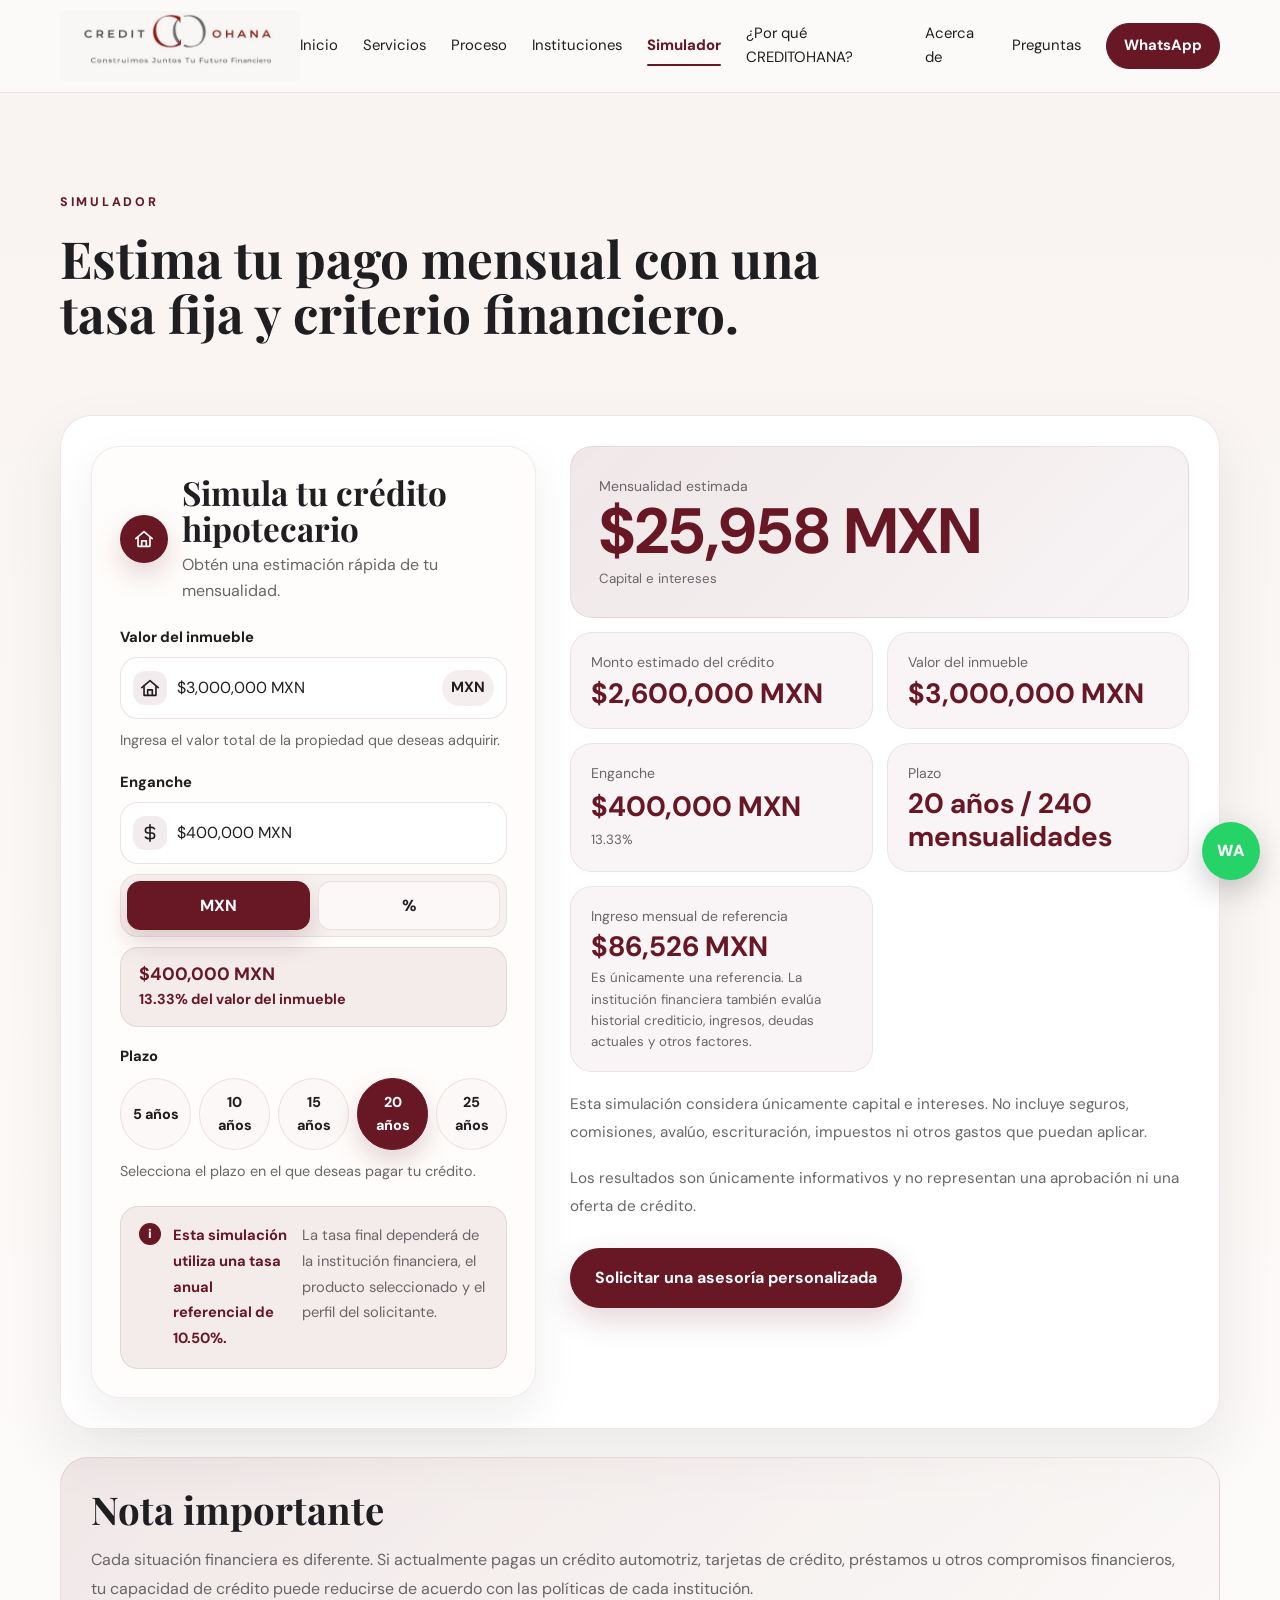
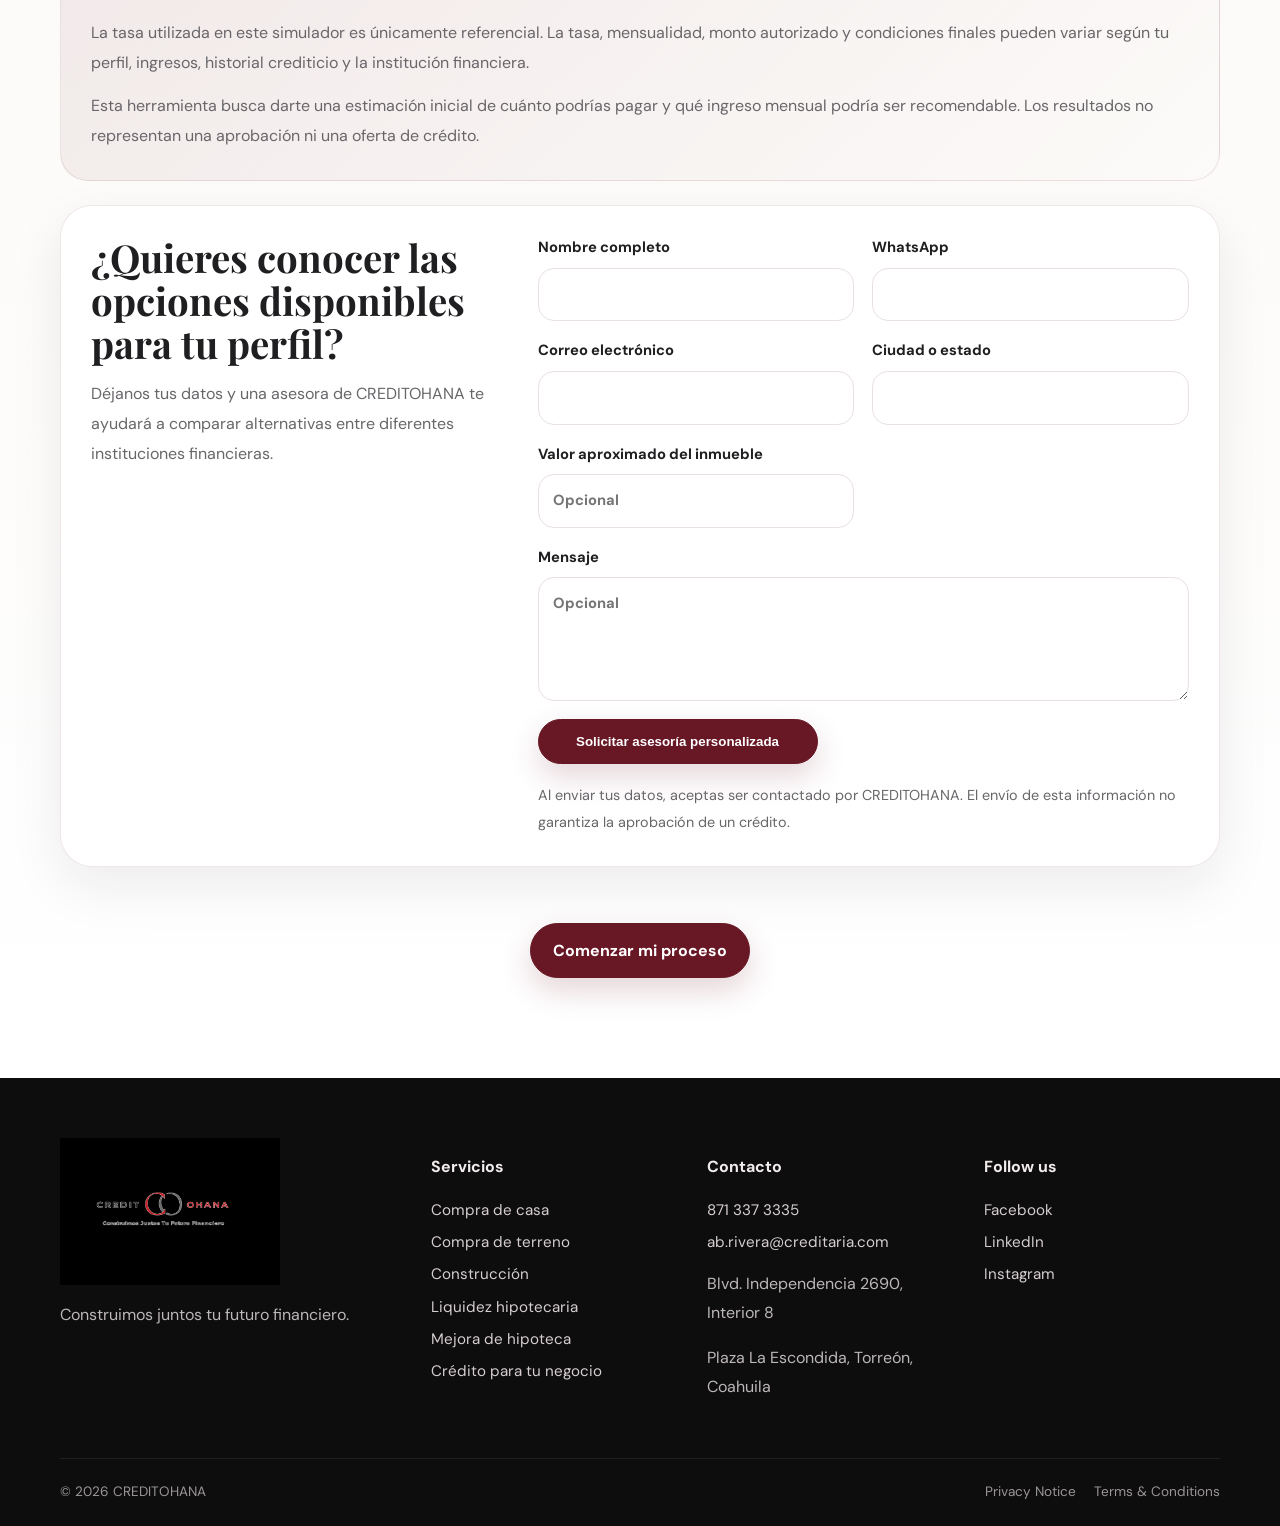
==== simulador.html @ cb198a07 "paginas" ====
<!DOCTYPE html>
<html lang="es">
<head>
  <meta charset="UTF-8" />
  <meta name="viewport" content="width=device-width, initial-scale=1.0" />
  <meta name="description" content="CREDITOHANA: asesoría hipotecaria personalizada en todo México. Más de 25 años de experiencia en banca y soluciones de crédito a la medida." />
  <meta name="theme-color" content="#681725" />
  <title>Simulador hipotecario | CREDITOHANA</title>
  <link rel="preconnect" href="https://fonts.googleapis.com">
  <link rel="preconnect" href="https://fonts.gstatic.com" crossorigin>
  <link href="https://fonts.googleapis.com/css2?family=DM+Sans:wght@400;500;600;700&family=Playfair+Display:wght@600;700&display=swap" rel="stylesheet">
  <link rel="stylesheet" href="styles.css" />
</head>
<body>

  <header class="site-header" id="inicio">
    <div class="container nav-wrap">
      <a class="brand" href="index.html" aria-label="Ir al inicio">
        <img src="assets/images/logo-creditohana-claro-nav.jpeg" alt="CREDITOHANA" />
      </a>
      <button class="menu-toggle" aria-label="Abrir menú" aria-expanded="false">☰</button>
      <nav class="nav-links" aria-label="Menú principal">
        <a href="index.html">Inicio</a>
        <a href="servicios.html">Servicios</a>
        <a href="proceso.html">Proceso</a>
        <a href="instituciones.html">Instituciones</a>
        <a class="active" href="simulador.html">Simulador</a>
        <a href="ventajas.html">¿Por qué CREDITOHANA?</a>
        <a href="acerca.html">Acerca de</a>
        <a href="preguntas.html">Preguntas</a>
        <a class="btn btn-sm" href="https://wa.me/528713373335?text=Hola%20Bego%C3%B1a%2C%20quiero%20informaci%C3%B3n%20sobre%20un%20cr%C3%A9dito." target="_blank" rel="noopener">WhatsApp</a>
      </nav>
    </div>
  </header>
  <main>
<section class="section estimator" id="simulador">
      <div class="container estimator-wrap">
        <div class="section-heading reveal">
          <p class="section-kicker">SIMULADOR</p>
          <h2>Estima tu pago mensual con una tasa fija y criterio financiero.</h2>
        </div>
        <div class="estimator-card reveal">
          <form class="estimator-form" id="mortgageEstimatorForm">
            <div class="estimator-form-heading">
              <span class="estimator-heading-icon" aria-hidden="true">
                <svg viewBox="0 0 24 24"><path d="M3 11.5 12 4l9 7.5"/><path d="M5.5 10.5V20h13v-9.5"/><path d="M9.5 20v-6h5v6"/></svg>
              </span>
              <div>
                <h3>Simula tu crédito hipotecario</h3>
                <p>Obtén una estimación rápida de tu mensualidad.</p>
              </div>
            </div>
            <div class="field-grid">
              <div class="estimator-input-block">
                <label class="field" for="propertyValue">
                  <span>Valor del inmueble</span>
                  <div class="field-shell">
                    <span class="field-icon" aria-hidden="true">
                      <svg viewBox="0 0 24 24"><path d="M3 11.5 12 4l9 7.5"/><path d="M5.5 10.5V20h13v-9.5"/><path d="M9.5 20v-6h5v6"/></svg>
                    </span>
                    <input type="text" id="propertyValue" inputmode="numeric" value="$3,000,000 MXN" placeholder="$3,000,000 MXN" />
                    <span class="field-unit">MXN</span>
                  </div>
                </label>
                <p>Ingresa el valor total de la propiedad que deseas adquirir.</p>
              </div>
              <div class="estimator-input-block">
                <label class="field down-payment-field" for="downPayment">
                  <span>Enganche</span>
                  <div class="field-shell">
                    <span class="field-icon" aria-hidden="true">
                      <svg viewBox="0 0 24 24"><path d="M12 3v18"/><path d="M17 7.5A4 4 0 0 0 12.8 6H10a3 3 0 0 0 0 6h4a3 3 0 0 1 0 6h-3.2A4 4 0 0 1 7 16.5"/></svg>
                    </span>
                    <input type="text" id="downPayment" inputmode="decimal" value="$400,000 MXN" placeholder="$400,000 MXN" />
                  </div>
                  <select class="sr-only" id="downPaymentMode" aria-label="Formato del enganche">
                    <option value="amount" selected>MXN</option>
                    <option value="percent">%</option>
                  </select>
                </label>
                <div class="segmented-control" role="group" aria-label="Formato del enganche">
                  <button class="active" type="button" data-down-payment-mode="amount" aria-pressed="true">MXN</button>
                  <button type="button" data-down-payment-mode="percent" aria-pressed="false">%</button>
                </div>
                <div class="down-payment-summary-card">
                  <strong id="downPaymentSummaryAmount">$400,000 MXN</strong>
                  <span id="downPaymentSummary">13.33% del valor del inmueble</span>
                </div>
              </div>
              <div class="estimator-input-block">
                <label class="field" for="loanTerm">
                  <span>Plazo</span>
                  <select class="sr-only" id="loanTerm">
                  <option value="5">5 años</option>
                  <option value="10">10 años</option>
                  <option value="15">15 años</option>
                  <option value="20" selected>20 años</option>
                  <option value="25">25 años</option>
                  </select>
                </label>
                <div class="term-chip-group" role="radiogroup" aria-label="Plazo del crédito">
                  <button type="button" data-loan-term="5" role="radio" aria-checked="false">5 años</button>
                  <button type="button" data-loan-term="10" role="radio" aria-checked="false">10 años</button>
                  <button type="button" data-loan-term="15" role="radio" aria-checked="false">15 años</button>
                  <button class="active" type="button" data-loan-term="20" role="radio" aria-checked="true">20 años</button>
                  <button type="button" data-loan-term="25" role="radio" aria-checked="false">25 años</button>
                </div>
                <p>Selecciona el plazo en el que deseas pagar tu crédito.</p>
              </div>
            </div>
            <p class="estimator-helper"><span aria-hidden="true">i</span><strong>Esta simulación utiliza una tasa anual referencial de 10.50%.</strong> La tasa final dependerá de la institución financiera, el producto seleccionado y el perfil del solicitante.</p>
          </form>

          <div class="estimator-results" aria-live="polite">
            <div class="result-card accent">
              <span>Mensualidad estimada</span>
              <strong id="estimatedMonthlyPayment">$0 MXN</strong>
              <small>Capital e intereses</small>
            </div>
            <div class="result-card">
              <span>Monto estimado del crédito</span>
              <strong id="estimatedLoanAmount">$0 MXN</strong>
            </div>
            <div class="result-card">
              <span>Valor del inmueble</span>
              <strong id="estimatedPropertyValue">$0 MXN</strong>
            </div>
            <div class="result-card">
              <span>Enganche</span>
              <strong id="estimatedDownPayment">$0 MXN</strong>
              <small id="estimatedDownPaymentPercent">0%</small>
            </div>
            <div class="result-card">
              <span>Plazo</span>
              <strong id="estimatedTerm">20 años / 240 mensualidades</strong>
            </div>
            <div class="result-card">
              <span>Ingreso mensual de referencia</span>
              <strong id="suggestedIncome">$0 MXN</strong>
              <small>Es únicamente una referencia. La institución financiera también evalúa historial crediticio, ingresos, deudas actuales y otros factores.</small>
            </div>
            <p class="estimator-disclaimer">Esta simulación considera únicamente capital e intereses. No incluye seguros, comisiones, avalúo, escrituración, impuestos ni otros gastos que puedan aplicar.</p>
            <p class="estimator-disclaimer">Los resultados son únicamente informativos y no representan una aprobación ni una oferta de crédito.</p>
            <p class="estimator-error" id="estimatorError" role="alert"></p>
            <a class="btn btn-primary estimator-button" id="estimatorCta" href="https://wa.me/528713373335?text=Hola%20Bego%C3%B1a%2C%20quiero%20una%20asesor%C3%ADa%20personalizada%20sobre%20mi%20simulaci%C3%B3n%20de%20cr%C3%A9dito." target="_blank" rel="noopener">Solicitar una asesoría personalizada</a>
          </div>
        </div>
        <div class="estimator-followup reveal">
          <article class="simulator-note">
            <h3>Nota importante</h3>
            <p>Cada situación financiera es diferente. Si actualmente pagas un crédito automotriz, tarjetas de crédito, préstamos u otros compromisos financieros, tu capacidad de crédito puede reducirse de acuerdo con las políticas de cada institución.</p>
            <p>La tasa utilizada en este simulador es únicamente referencial. La tasa, mensualidad, monto autorizado y condiciones finales pueden variar según tu perfil, ingresos, historial crediticio y la institución financiera.</p>
            <p>Esta herramienta busca darte una estimación inicial de cuánto podrías pagar y qué ingreso mensual podría ser recomendable. Los resultados no representan una aprobación ni una oferta de crédito.</p>
          </article>

          <div class="simulator-contact">
            <div class="simulator-contact-copy">
              <h3>¿Quieres conocer las opciones disponibles para tu perfil?</h3>
              <p>Déjanos tus datos y una asesora de CREDITOHANA te ayudará a comparar alternativas entre diferentes instituciones financieras.</p>
            </div>
            <form class="simulator-contact-form" id="simulatorContactForm">
              <label>Nombre completo<input type="text" name="name" required autocomplete="name" /></label>
              <label>WhatsApp<input type="tel" name="whatsapp" required autocomplete="tel" /></label>
              <label>Correo electrónico<input type="email" name="email" required autocomplete="email" /></label>
              <label>Ciudad o estado<input type="text" name="city" required autocomplete="address-level1" /></label>
              <label>Valor aproximado del inmueble<input type="number" name="propertyEstimate" min="0" step="1000" placeholder="Opcional" /></label>
              <label>Mensaje<textarea name="message" rows="4" placeholder="Opcional"></textarea></label>
              <button class="btn btn-primary" type="submit">Solicitar asesoría personalizada</button>
              <p>Al enviar tus datos, aceptas ser contactado por CREDITOHANA. El envío de esta información no garantiza la aprobación de un crédito.</p>
            </form>
          </div>
        <div class="section-actions reveal"><a class="btn btn-primary" href="contacto.html">Comenzar mi proceso</a></div>
      </div>
    </section>
  </main>

  <footer class="footer">
    <div class="container footer-grid">
      <div class="footer-col">
        <img src="assets/images/logo-creditohana-oscuro.jpeg" alt="CREDITOHANA" />
        <p>Construimos juntos tu futuro financiero.</p>
      </div>
      <div class="footer-col">
        <h3>Servicios</h3>
        <a href="servicios.html">Compra de casa</a>
        <a href="servicios.html">Compra de terreno</a>
        <a href="servicios.html">Construcción</a>
        <a href="servicios.html">Liquidez hipotecaria</a>
        <a href="servicios.html">Mejora de hipoteca</a>
        <a href="servicios.html">Crédito para tu negocio</a>
      </div>
      <div class="footer-col">
        <h3>Contacto</h3>
        <a href="tel:+528713373335">871 337 3335</a>
        <a href="mailto:ab.rivera@creditaria.com">ab.rivera@creditaria.com</a>
        <p>Blvd. Independencia 2690, Interior 8</p>
        <p>Plaza La Escondida, Torreón, Coahuila</p>
      </div>
      <div class="footer-col">
        <h3>Follow us</h3>
        <a href="#">Facebook</a>
        <a href="#">LinkedIn</a>
        <a href="#">Instagram</a>
      </div>
    </div>
    <div class="container footer-bottom">
      <span>© <span id="year"></span> CREDITOHANA</span>
      <div class="footer-links">
        <a href="#">Privacy Notice</a>
        <a href="#">Terms & Conditions</a>
      </div>
    </div>
  </footer>

  <a class="wa-float" href="https://wa.me/528713373335?text=Hola%20Bego%C3%B1a%2C%20quiero%20informaci%C3%B3n%20sobre%20un%20cr%C3%A9dito." aria-label="Contactar por WhatsApp" target="_blank" rel="noopener">WA</a>
  <script src="script.js"></script>
</body>
</html>
---- styles.css ----
:root{
  --wine:#681725;
  --wine-2:#8e2638;
  --wine-dark:#360c14;
  --ink:#1f1f22;
  --muted:#69666a;
  --paper:#fbfaf8;
  --white:#fff;
  --line:#e8e1df;
  --gray:#c8c6c5;
  --shadow:0 18px 50px rgba(31,24,25,.12);
}
*,*::before,*::after{box-sizing:border-box}html,body{width:100%;max-width:100%;overflow-x:clip}html{scroll-behavior:smooth}body{margin:0;font-family:'DM Sans',sans-serif;color:var(--ink);background:var(--paper);line-height:1.6}img{max-width:100%;display:block}a{color:inherit;text-decoration:none}.container{width:min(1160px,calc(100% - 40px));margin:auto}.site-header{position:sticky;top:0;z-index:50;background:rgba(251,250,248,.92);backdrop-filter:blur(14px);border-bottom:1px solid rgba(104,23,37,.08)}.nav-wrap{height:82px;display:flex;align-items:center;justify-content:space-between}.brand img{width:215px;height:58px;object-fit:cover;object-position:center}.nav-links{display:flex;align-items:center;gap:25px;font-size:.93rem}.nav-links a:hover{color:var(--wine)}.menu-toggle{display:none;border:0;background:none;font-size:1.6rem}.btn{display:inline-flex;align-items:center;justify-content:center;border:1px solid var(--wine);background:var(--wine);color:#fff;padding:14px 22px;border-radius:999px;font-weight:700;cursor:pointer;transition:.25s}.btn:hover{transform:translateY(-2px);background:var(--wine-dark)}.btn-sm{padding:10px 17px}.btn-ghost{background:transparent;color:var(--wine)}.hero{position:relative;overflow:hidden;padding:80px 0 90px;background:radial-gradient(circle at 15% 15%,#fff 0,#fbf7f5 38%,#f3ece9 100%)}.hero-glow{position:absolute;width:420px;height:420px;border-radius:50%;background:rgba(142,38,56,.09);filter:blur(10px);right:-100px;top:-120px}.hero-grid{display:grid;grid-template-columns:1.04fr .96fr;align-items:center;gap:70px}.eyebrow,.section-kicker{font-size:.78rem;letter-spacing:.22em;font-weight:800;color:var(--wine);margin:0 0 18px}.hero h1,.section h2{font-family:'Playfair Display',serif;line-height:1.08;margin:0}.hero h1{font-size:clamp(3rem,6vw,5.8rem);max-width:760px}.hero-text{font-size:1.12rem;color:var(--muted);max-width:650px;margin:24px 0 30px}.hero-actions{display:flex;gap:12px;flex-wrap:wrap}.trust-row{display:flex;gap:34px;margin-top:38px;padding-top:25px;border-top:1px solid var(--line)}.trust-row div{display:grid}.trust-row strong{font-size:1.1rem}.trust-row span{font-size:.83rem;color:var(--muted)}.hero-media{position:relative}.portrait-frame{border-radius:44px 44px 160px 44px;overflow:hidden;box-shadow:var(--shadow);border:10px solid rgba(255,255,255,.8)}.portrait-frame img{width:100%;aspect-ratio:1/1.12;object-fit:cover}.floating-card{position:absolute;left:-35px;bottom:35px;background:#fff;padding:18px 22px;border-radius:18px;box-shadow:var(--shadow);display:grid;min-width:285px}.floating-card span,.floating-card small{color:var(--muted)}.section{padding:100px 0}.intro-strip{background:#fff}.intro-grid{display:grid;grid-template-columns:.35fr 1fr 1fr;gap:35px;align-items:start}.intro-grid h2{font-size:2.45rem}.intro-grid>p:last-child{color:var(--muted);font-size:1.05rem}.section-heading{max-width:760px;margin-bottom:45px}.section-heading h2{font-size:clamp(2.3rem,4vw,4rem)}.section-heading>p:last-child{color:var(--muted);max-width:690px}.cards-grid{display:grid;grid-template-columns:repeat(3,1fr);gap:28px}.service-card{display:grid;grid-template-rows:auto 1fr;overflow:hidden;background:#fff;border:1px solid rgba(104,23,37,.12);border-radius:28px;transition:.35s transform ease,box-shadow .35s ease;min-height:540px;position:relative}.service-card::before{content:'';position:absolute;left:0;top:0;height:6px;width:60px;background:var(--wine);border-top-left-radius:28px;border-bottom-right-radius:28px;box-shadow:0 8px 25px rgba(104,23,37,.08)}.service-card:hover{transform:translateY(-8px);box-shadow:0 28px 80px rgba(31,24,25,.14)}.service-card-media{position:relative;overflow:hidden;height:260px;background:#000}.service-card-media img{width:100%;height:100%;object-fit:cover;transition:transform .9s ease}.service-card-media::after{content:'';position:absolute;inset:0;background:linear-gradient(180deg,rgba(0,0,0,0) 0%,rgba(0,0,0,.14) 40%,rgba(104,23,37,.32) 100%)}.service-card:hover .service-card-media img{transform:scale(1.08)}.service-card-content{display:grid;gap:18px;padding:32px 32px 36px}.service-card span{font-family:'Playfair Display';color:var(--wine);font-size:1.45rem;letter-spacing:.04em}.service-card h3{font-size:1.45rem;margin:0;line-height:1.15}.service-card p{color:var(--muted);margin:0;line-height:1.9;font-size:1rem}.why-creditohana{padding:90px 0}.why-grid{display:grid;grid-template-columns:repeat(4,1fr);gap:22px}.why-card{background:#fff;border:1px solid rgba(104,23,37,.12);border-radius:28px;padding:32px;display:grid;gap:16px;transition:.3s ease,transform .3s ease;box-shadow:0 12px 35px rgba(31,24,25,.06)}.why-card:hover{transform:translateY(-5px);box-shadow:0 22px 50px rgba(31,24,25,.1)}.why-icon{width:56px;height:56px;border-radius:18px;background:rgba(104,23,37,.08);display:grid;place-items:center;font-size:1.55rem}.why-card h3{margin:0;font-size:1.25rem;line-height:1.35}.process-grid{display:grid;grid-template-columns:repeat(4,1fr);gap:24px;position:relative}.process-grid::before{content:'';position:absolute;top:50%;left:4%;right:4%;height:2px;background:rgba(104,23,37,.16);z-index:0}.process-step{position:relative;z-index:1;padding:28px 26px 30px;border:1px solid rgba(104,23,37,.12);border-radius:32px;background:#fff;box-shadow:0 22px 56px rgba(31,24,25,.08);display:grid;gap:18px;transition:.3s ease,transform .3s ease;min-height:240px;overflow:hidden}.process-step:hover{transform:translateY(-7px);box-shadow:0 30px 80px rgba(31,24,25,.14)}.process-step-head{display:flex;align-items:center;justify-content:space-between;gap:16px}.process-step-number{width:58px;height:58px;border-radius:50%;display:grid;place-items:center;background:var(--wine);color:#fff;font-size:1.25rem;font-weight:800;box-shadow:0 14px 32px rgba(104,23,37,.2)}.process-step-icon{width:54px;height:54px;border-radius:18px;background:rgba(104,23,37,.08);display:grid;place-items:center;font-size:1.75rem}.process-step h3{margin:0;font-size:1.35rem;line-height:1.2;color:#1b1414}.process-step p{margin:0;color:var(--muted);line-height:1.9}.process-step::after{display:none}@media(max-width:1024px){.process-grid{grid-template-columns:repeat(2,1fr);gap:22px}.process-grid::before{display:none}.process-step:nth-child(1)::after,.process-step:nth-child(3)::after{content:'';position:absolute;top:50%;right:-12px;width:24px;height:2px;background:rgba(104,23,37,.16);transform:translateY(-50%);z-index:0}.process-step:nth-child(2)::after,.process-step:nth-child(4)::after{display:none}}@media(max-width:600px){.process-grid{grid-template-columns:1fr;gap:20px;padding-left:42px;position:relative}.process-grid::before{content:'';position:absolute;left:38px;top:30px;bottom:30px;width:2px;background:rgba(104,23,37,.16);z-index:0}.process-step{padding:28px 24px 26px}.process-step-head{gap:14px}.process-step:not(:last-child)::after{content:'';position:absolute;left:38px;top:70px;width:2px;height:calc(100% - 70px);background:rgba(104,23,37,.16);z-index:0}.process-step:last-child::after{display:none}}.bank-grid{display:grid;grid-template-columns:repeat(4,minmax(0,1fr));gap:24px;align-items:center}.bank-card{background:#fff;border:1px solid rgba(104,23,37,.12);border-radius:24px;padding:28px;display:flex;align-items:center;justify-content:center;min-height:130px;transition:.35s ease,transform .35s ease}.bank-card:hover{transform:translateY(-4px);border-color:rgba(104,23,37,.2)}.bank-card img{width:auto;max-width:180px;max-height:56px;object-fit:contain;filter:grayscale(100%) opacity(.68);transition:filter .35s ease,opacity .35s ease,transform .35s ease}.bank-card:hover img{filter:none;opacity:1;transform:scale(1.01)}.bank-note{margin-top:28px;color:var(--muted);max-width:780px;font-size:1rem;line-height:1.8}.about{background:#fff}.about .container{width:min(1320px,calc(100% - 48px));max-width:100%;margin-inline:auto;padding-inline:0;box-sizing:border-box}.about-grid{display:grid;grid-template-columns:minmax(0,43%) minmax(0,57%);gap:56px;width:100%;max-width:100%;min-width:0;align-items:start}.about-grid > *, .about-copy, .about-visual, .about-accordion, .commitment-list{min-width:0;max-width:100%;box-sizing:border-box}.about-copy{display:grid;gap:24px}.about-copy h2{font-size:clamp(2.6rem,5vw,4.6rem);line-height:1.05;margin:0;max-width:100%;overflow-wrap:anywhere}.about .badge{display:inline-flex;width:fit-content;max-width:100%;padding:12px 20px;border-radius:999px;background:rgba(104,23,37,.12);color:var(--wine);font-weight:700;letter-spacing:.06em;text-transform:uppercase}.about-subtitle{margin:10px 0 0;color:var(--muted);font-size:1.05rem;max-width:760px;line-height:1.95}.about-intro{margin:0;color:var(--ink);line-height:2.08;font-size:1rem;max-width:760px}.about-visual{display:grid;gap:26px}.about-image{display:block}.about-image img{border-radius:28px;box-shadow:var(--shadow);width:100%;display:block;object-fit:cover;object-position:center top;min-height:520px}.about-portrait{overflow:hidden;border-radius:34px;border:1px solid rgba(104,23,37,.1);background:#fff}.broker-commitment{display:grid;gap:16px}.broker-commitment h3{margin:0;font-size:1.5rem;color:var(--ink)}.broker-commitment p{margin:0;color:var(--muted);line-height:1.9}.commitment-list{list-style:none;padding:0;margin:0;display:grid;grid-template-columns:repeat(2,minmax(0,1fr));gap:14px}.commitment-list li{position:relative;padding-left:32px;color:var(--muted);line-height:1.8;font-size:1rem}.commitment-list li::before{content:'✓';position:absolute;left:0;top:0;color:var(--wine);font-weight:800;font-size:.88rem}.about-accordion{margin-top:0}.broker-accordion{display:grid;gap:10px}.accordion-item{background:#fff;border:1px solid rgba(104,23,37,.12);border-radius:18px;overflow:hidden;transition:background .25s ease}.accordion-item:hover{background:rgba(255,249,247,.85)}.accordion-trigger{width:100%;display:flex;align-items:center;justify-content:space-between;gap:16px;padding:20px 24px;background:transparent;border:none;color:inherit;text-align:left;font:inherit;cursor:pointer;transition:background .2s ease}.accordion-trigger:hover{background:rgba(104,23,37,.04)}.accordion-trigger:focus-visible{outline:2px solid rgba(104,23,37,.35);outline-offset:3px}.accordion-badge{width:10px;height:10px;border-radius:50%;background:var(--wine);flex-shrink:0}.accordion-title{font-weight:700;color:#1b1414;line-height:1.4}.accordion-icon{width:24px;height:24px;display:grid;place-items:center;font-size:1.05rem;color:var(--wine)}.accordion-panel{max-height:0;overflow:hidden;transition:max-height .3s ease,padding .3s ease}.accordion-panel.open{padding:0 24px 20px;max-height:260px}.accordion-panel p{margin:0;color:var(--muted);line-height:1.9}.accordion-icon{width:24px;height:24px;display:grid;place-items:center;font-size:1.05rem;color:var(--wine)}.accordion-icon::before{content:'+';transition:transform .25s ease}.accordion-trigger[aria-expanded="true"] .accordion-icon::before{content:'−'}.about-copy p{color:var(--muted)}@media(max-width:1024px){.about-grid{grid-template-columns:1fr;gap:42px}.about-visual{order:2}.about-copy{order:1}.about-accordion{order:3}.about-image img{min-height:460px}.commitment-list{grid-template-columns:1fr;gap:12px}}@media(max-width:768px){.about-grid{gap:32px}.about-image img{min-height:420px}.accordion-trigger{padding:18px 20px}.accordion-panel.open{max-height:220px}}@media(max-width:600px){.about-grid{gap:28px}.about-copy{gap:18px}.about-copy h2{font-size:2.7rem}.about-image img{min-height:360px}.accordion-trigger{padding:16px 18px}.accordion-panel.open{max-height:240px}.contact-grid{gap:28px}}.contact{background:#efe7e4}.contact-grid{display:grid;grid-template-columns:minmax(0,42%) minmax(0,58%);gap:48px;align-items:start}.contact-copy{display:grid;gap:20px}.contact-copy h2{font-size:clamp(2.5rem,4vw,4rem);margin:0}.contact-intro{max-width:560px;line-height:1.9;color:var(--muted);margin:0}.contact-details{display:grid;gap:14px;margin-top:8px}.contact-detail{display:flex;align-items:center;gap:12px;color:var(--ink);font-weight:600;line-height:1.65}.contact-icon{width:34px;height:34px;border-radius:50%;display:grid;place-items:center;background:rgba(104,23,37,.08);font-size:1rem;flex-shrink:0}.contact-left-button{display:inline-flex;align-items:center;justify-content:center;min-width:240px;width:fit-content;padding:15px 22px;font-weight:700;border-radius:999px;box-shadow:0 12px 30px rgba(104,23,37,.18)}.contact-form{background:#fff;padding:28px 28px 30px;border-radius:28px;box-shadow:0 18px 48px rgba(31,24,25,.08);display:grid;grid-template-columns:1fr 1fr;gap:18px}.contact-form label{display:grid;font-size:.92rem;font-weight:700;gap:8px}.contact-form label:nth-last-of-type(1){grid-column:1/-1}.contact-form input,.contact-form select,.contact-form textarea{width:100%;border:1px solid var(--line);border-radius:16px;padding:14px;font:inherit;background:#fff}.contact-form button{grid-column:1/-1;padding:16px 0;font-size:1rem;border-radius:999px}.btn-primary{background:var(--wine);border-color:var(--wine);box-shadow:0 12px 30px rgba(104,23,37,.18)}.estimator{background:linear-gradient(180deg,#f9f4f1 0%,#fff 100%)}.estimator-wrap{display:grid;gap:28px}.estimator-card{background:#fff;border:1px solid rgba(104,23,37,.1);border-radius:32px;padding:30px;box-shadow:0 24px 60px rgba(31,24,25,.08);display:grid;grid-template-columns:1fr 1fr;gap:28px;align-items:start}.estimator-form{display:grid}.field-grid{display:grid;grid-template-columns:repeat(2,minmax(0,1fr));gap:18px}.field{display:grid;gap:9px}.field span{font-size:.92rem;font-weight:700;color:var(--ink)}.field input,.field select{width:100%;border:1px solid var(--line);border-radius:16px;padding:14px 15px;font:inherit;background:#fff;color:var(--ink)}.field-with-unit{display:flex;align-items:center;gap:8px}.field-with-unit input{flex:1}.field-with-unit span{font-weight:700;color:var(--wine)}.estimator-results{display:grid;gap:14px}.result-card{background:rgba(104,23,37,.04);border:1px solid rgba(104,23,37,.08);border-radius:22px;padding:18px 20px;display:grid;gap:4px}.result-card span{font-size:.88rem;color:var(--muted)}.result-card strong{font-size:1.75rem;color:var(--wine);line-height:1.15}.result-card.accent{background:linear-gradient(135deg,rgba(104,23,37,.1),rgba(104,23,37,.05))}.estimator-disclaimer{margin:4px 0 0;color:var(--muted);line-height:1.85;font-size:.95rem}.estimator-button{justify-self:start;min-width:280px;padding:16px 24px;font-size:1rem;transition:transform .25s ease,box-shadow .25s ease}.estimator-button:hover{transform:translateY(-3px)}@media(max-width:900px){.contact-grid{grid-template-columns:1fr;gap:36px}.contact-form{grid-template-columns:1fr}.estimator-card{grid-template-columns:1fr}.field-grid{grid-template-columns:1fr 1fr}}@media(max-width:600px){.contact-grid{grid-template-columns:1fr;gap:28px}.contact-copy h2{font-size:2.5rem}.contact-form{padding:24px 22px 26px;gap:14px}.contact-left-button{width:100%;justify-content:center}.estimator-card{padding:22px}.field-grid{grid-template-columns:1fr}.estimator-button{width:100%;justify-content:center;min-width:0}}.footer{background:#0d0d0e;color:#fff;padding:60px 0 24px}.footer-grid{display:grid;grid-template-columns:1.4fr 1fr 1fr 1fr;gap:40px;align-items:start}.footer-grid img{width:220px;height:auto;object-fit:contain}.footer-grid a{display:block;color:#d6ced0;margin:8px 0;font-size:.95rem}.footer-grid h3{margin-bottom:18px;font-size:1rem;color:#f2ecec}.footer-grid p{color:#bdb7b8;line-height:1.8}.footer-bottom{border-top:1px solid rgba(255,255,255,.08);margin-top:40px;padding-top:22px;display:flex;justify-content:space-between;gap:18px;font-size:.85rem;color:#9b9696;flex-wrap:wrap}.footer-links{display:flex;gap:18px;flex-wrap:wrap}.footer-links a{color:#9b9696}.wa-float{position:fixed;right:20px;bottom:20px;width:58px;height:58px;border-radius:50%;display:grid;place-items:center;background:#25d366;color:#fff;font-weight:900;box-shadow:0 10px 30px rgba(0,0,0,.22);z-index:70}.reveal{opacity:0;transform:translateY(18px);transition:.7s ease}.reveal.visible{opacity:1;transform:none}@media(max-width:1024px){.menu-toggle{display:block}.nav-links{position:absolute;left:20px;right:20px;top:78px;padding:22px;background:#fff;border:1px solid var(--line);border-radius:18px;box-shadow:var(--shadow);display:none;flex-direction:column;align-items:stretch}.nav-links.open{display:flex}.hero-grid,.faq-grid,.contact-grid{grid-template-columns:1fr}.hero-copy{order:1}.hero-media{order:2;max-width:650px}.intro-grid{grid-template-columns:1fr}.cards-grid{grid-template-columns:repeat(2,1fr)}.process-grid{grid-template-columns:repeat(2,1fr)}.bank-grid{grid-template-columns:repeat(4,minmax(0,1fr));gap:20px}.about-grid{grid-template-columns:1fr 1fr}.about-portrait{min-height:540px}}@media(max-width:900px){.menu-toggle{display:block}.nav-links{position:absolute;left:20px;right:20px;top:78px;padding:22px;background:#fff;border:1px solid var(--line);border-radius:18px;box-shadow:var(--shadow);display:none;flex-direction:column;align-items:stretch}.nav-links.open{display:flex}.hero-grid,.about-grid,.faq-grid,.contact-grid{grid-template-columns:1fr}.hero-copy{order:1}.hero-media{order:2;max-width:650px}.intro-grid{grid-template-columns:1fr}.cards-grid{grid-template-columns:repeat(2,1fr)}.process-grid{grid-template-columns:repeat(2,1fr)}.process-grid::before{display:none}.bank-grid{grid-template-columns:repeat(2,minmax(0,1fr));gap:18px}.about-grid{grid-template-columns:1fr}.about-portrait{min-height:520px}}@media(max-width:600px){.container{width:min(100% - 26px,1160px)}.site-header .brand img{width:180px}.hero{padding-top:55px}.hero h1{font-size:3rem}.trust-row{gap:14px;flex-direction:column}.floating-card{position:relative;left:auto;bottom:auto;margin:-25px 15px 0}.section{padding:72px 0}.cards-grid,.process-grid,.bank-grid,.check-list,.contact-form{grid-template-columns:1fr}.bank-grid{grid-template-columns:repeat(2,minmax(0,1fr));gap:16px}.bank-grid .bank-card{min-width:auto;flex:0 0 auto}.contact-form label:nth-last-of-type(1),.contact-form button{grid-column:auto}.footer-grid{grid-template-columns:1fr}.footer-bottom{gap:12px;flex-direction:column}.about-image{order:2}.about-portrait{min-height:520px}}

.about,.results,.testimonials,.faq,.contact{padding:80px 0}.about-grid{grid-template-columns:minmax(0,52%) minmax(360px,48%);gap:54px}.about-copy{align-content:start;gap:18px}.about-subtitle{margin:4px 0 0}.about-intro{line-height:1.9}.about-accordion{margin-top:8px}.about-visual{gap:24px}.broker-commitment{padding-top:2px}.broker-commitment h3{font-family:'Playfair Display',serif;font-size:1.65rem;line-height:1.18}.commitment-list{display:grid;grid-template-columns:repeat(2,minmax(0,1fr));gap:12px;list-style:none;padding:0;margin:0}.commitment-block{display:flex;gap:12px;padding:16px;background:linear-gradient(180deg,#fff,rgba(251,250,248,.72));border:1px solid rgba(104,23,37,.08);border-radius:14px}.commitment-block span{width:22px;height:22px;border-radius:50%;display:grid;place-items:center;background:rgba(104,23,37,.1);color:var(--wine);font-size:.78rem;font-weight:900;flex:0 0 auto;margin-top:2px}.commitment-block h4{margin:0 0 4px;font-size:.98rem;line-height:1.25;color:var(--ink)}.commitment-block p{margin:0;color:var(--muted);font-size:.9rem;line-height:1.55}.premium-accordion{display:grid;gap:0;border-top:1px solid rgba(31,31,34,.14)}.premium-accordion .accordion-item{border:0;border-bottom:1px solid rgba(31,31,34,.14);border-radius:0;background:transparent;overflow:hidden;box-shadow:none}.premium-accordion .accordion-item:hover{background:transparent}.premium-accordion .accordion-trigger{padding:22px 0;background:transparent;gap:22px}.premium-accordion .accordion-trigger:hover{background:transparent}.premium-accordion .accordion-title{font-size:1.06rem;font-weight:650;color:#171719;letter-spacing:0}.premium-accordion .accordion-icon{width:30px;height:30px;border-radius:50%;background:rgba(104,23,37,.06);font-size:1.15rem;transition:transform .28s ease,background .28s ease;flex:0 0 auto}.premium-accordion .accordion-trigger[aria-expanded="true"] .accordion-icon{transform:rotate(45deg);background:rgba(104,23,37,.1)}.premium-accordion .accordion-trigger[aria-expanded="true"] .accordion-icon::before{content:'+'}.premium-accordion .accordion-panel{max-height:0;padding:0;opacity:0;transition:max-height .36s ease,padding .36s ease,opacity .28s ease}.premium-accordion .accordion-panel.open{max-height:260px;padding:0 54px 22px 0;opacity:1}.premium-accordion .accordion-panel p{font-size:1rem;line-height:1.85}.accordion-badge{display:none}.results{background:linear-gradient(180deg,#fff 0%,#fbfaf8 100%)}.results .section-heading{margin-bottom:28px}.stats-grid{display:grid;grid-template-columns:repeat(4,minmax(0,1fr));border-top:1px solid rgba(31,31,34,.14);border-bottom:1px solid rgba(31,31,34,.14)}.stat-item{padding:30px 26px;border-right:1px solid rgba(31,31,34,.12);display:grid;gap:8px;min-height:150px;align-content:center}.stat-item:last-child{border-right:0}.stat-item strong{font-family:'Playfair Display',serif;color:var(--wine);font-size:clamp(2.35rem,4vw,4.35rem);line-height:1;letter-spacing:0}.stat-item span{color:var(--muted);font-weight:700;line-height:1.35}.testimonials{padding-top:0;background:#fbfaf8}.testimonial-grid{display:grid;grid-template-columns:repeat(3,minmax(0,1fr));gap:22px}.testimonial-card{background:#fff;border:1px solid rgba(31,31,34,.1);border-radius:18px;padding:28px;box-shadow:0 16px 42px rgba(31,24,25,.07);display:grid;gap:18px;align-content:start;min-height:250px}.stars{color:var(--wine);font-size:.95rem;letter-spacing:.14em}.testimonial-card p{margin:0;color:#343236;font-size:1.03rem;line-height:1.85}.testimonial-card strong{color:var(--ink);font-size:.98rem}.faq{background:#fff}.faq-grid{display:grid;grid-template-columns:minmax(280px,34%) minmax(0,66%);gap:58px;align-items:start}.faq .section-heading{margin-bottom:0;position:sticky;top:112px}.faq-accordion{width:100%}.faq-accordion .accordion-trigger{padding:26px 0}.faq-accordion .accordion-title{font-size:1.14rem}.faq-accordion .accordion-panel.open{max-height:300px;padding-bottom:26px}.contact{padding-top:80px}

@media(max-width:1024px){.about-grid{grid-template-columns:1fr 1fr;gap:38px}.faq-grid{grid-template-columns:1fr;gap:30px}.faq .section-heading{position:static}.stats-grid{grid-template-columns:repeat(2,minmax(0,1fr))}.stat-item:nth-child(2){border-right:0}.stat-item:nth-child(-n+2){border-bottom:1px solid rgba(31,31,34,.12)}.testimonial-grid{grid-template-columns:1fr 1fr}.testimonial-card:last-child{grid-column:1/-1}.about-portrait{min-height:auto}}

@media(max-width:900px){.about-grid{grid-template-columns:1fr}.about-visual{order:2}.about-copy{order:1}.about-accordion{order:initial}.commitment-list{grid-template-columns:repeat(2,minmax(0,1fr))}.premium-accordion .accordion-panel.open{padding-right:0}}

@media(max-width:600px){.about,.results,.testimonials,.faq,.contact{padding:64px 0}.testimonials{padding-top:0}.about-copy h2{font-size:2.55rem}.commitment-list,.stats-grid,.testimonial-grid{grid-template-columns:1fr}.stat-item{border-right:0;border-bottom:1px solid rgba(31,31,34,.12);padding:26px 0}.stat-item:last-child{border-bottom:0}.testimonial-card{min-height:auto;padding:24px}.premium-accordion .accordion-trigger{padding:20px 0}.premium-accordion .accordion-title,.faq-accordion .accordion-title{font-size:1rem}.faq-grid{gap:24px}}

@media(max-width:1024px){
  html,body{overflow-x:hidden}
  body{min-width:0}
  body *{min-width:0}
  .container,.about .container{width:100%;max-width:100%;padding-inline:20px}
  .section,.why-creditohana,.about,.results,.testimonials,.faq,.contact{padding:80px 0}
  .nav-wrap{height:76px;padding-inline:20px}
  .brand{max-width:72%}
  .brand img,.site-header .brand img{width:clamp(168px,42vw,215px);height:auto;max-height:58px;object-fit:contain}
  .menu-toggle{display:grid;place-items:center;width:44px;height:44px;border-radius:50%;color:var(--wine);background:rgba(104,23,37,.08);line-height:1;flex:0 0 auto}
  .nav-links{left:20px;right:20px;top:calc(100% + 8px);max-width:calc(100vw - 40px);padding:18px;gap:8px;overflow:hidden}
  .nav-links a{width:100%;padding:11px 12px;border-radius:12px;line-height:1.35}
  .nav-links .btn{margin-top:4px;white-space:normal}
  .hero{padding:58px 0 72px}
  .hero-grid,.intro-grid,.cards-grid,.why-grid,.process-grid,.estimator-card,.faq-grid,.contact-grid,.footer-grid{grid-template-columns:1fr;gap:28px}
  .hero-grid{align-items:start}
  .hero h1{font-size:clamp(2.65rem,9vw,4.5rem);overflow-wrap:anywhere}
  .hero-text{font-size:1.04rem;line-height:1.8;margin:20px 0 24px}
  .hero-actions{display:grid;grid-template-columns:1fr;gap:12px;width:100%}
  .hero-actions .btn{width:100%;min-height:52px;white-space:normal}
  .trust-row{display:grid;grid-template-columns:repeat(3,minmax(0,1fr));gap:14px;margin-top:28px;padding-top:20px}
  .trust-row span{line-height:1.35}
  .hero-media{width:100%;max-width:620px;margin-inline:auto}
  .portrait-frame{border-width:8px;border-radius:34px 34px 96px 34px}
  .floating-card{left:0;bottom:22px;min-width:0;width:min(310px,calc(100% - 28px));margin-inline:14px;padding:16px 18px;border-radius:16px}
  .section-heading{margin-bottom:30px}
  .section-heading h2,.intro-grid h2,.contact-copy h2{font-size:clamp(2rem,6vw,3.25rem);overflow-wrap:anywhere}
  .section-kicker,.eyebrow{letter-spacing:.14em;line-height:1.45}
  .service-card{min-height:0;border-radius:22px}
  .service-card:hover,.why-card:hover,.process-step:hover,.estimator-button:hover,.btn:hover{transform:none}
  .service-card-media{height:auto;aspect-ratio:16/10}
  .service-card-content{gap:14px;padding:24px}
  .service-card h3{font-size:1.28rem}
  .why-card{padding:24px;border-radius:22px}
  .process-grid{padding-left:0;position:relative}
  .process-grid::before{display:none}
  .process-step{min-height:0;padding:24px;border-radius:22px;gap:14px;overflow:visible}
  .process-step::after,.process-step:not(:last-child)::after{display:none}
  .process-step-head{justify-content:flex-start}
  .process-step-number{width:48px;height:48px}
  .process-step-icon{width:48px;height:48px;border-radius:15px}
  .estimator-card{padding:24px;border-radius:24px}
  .field-grid{grid-template-columns:1fr;gap:16px}
  .field input,.field select,.field-with-unit{max-width:100%}
  .field-with-unit input{width:100%;min-width:0}
  .result-card strong{font-size:clamp(1.35rem,5vw,1.75rem);overflow-wrap:anywhere}
  .estimator-button,.contact-left-button,.contact-form button{width:100%;min-width:0}
  .bank-grid{grid-template-columns:repeat(2,minmax(0,1fr));gap:16px}
  .bank-card{min-height:104px;padding:20px;border-radius:18px}
  .bank-card img{max-width:100%;max-height:50px}
  .about-grid{display:flex;flex-direction:column;gap:28px}
  .about-copy{display:contents}
  .about-copy>.section-kicker{order:1}
  .about-copy>h2{order:2}
  .about-copy>.badge{order:3}
  .about-copy>.about-subtitle{order:4}
  .about-copy>.about-intro{order:5}
  .about-visual{display:contents}
  .about-portrait{order:6;min-height:0;border-radius:28px}
  .about-portrait img{width:100%;height:auto;min-height:0;aspect-ratio:auto;object-fit:contain;object-position:center top}
  .broker-commitment{order:7}
  .about-accordion{order:8;width:100%;margin-top:4px}
  .commitment-list{grid-template-columns:repeat(2,minmax(0,1fr));gap:12px}
  .premium-accordion .accordion-trigger{min-height:56px;padding:20px 0}
  .premium-accordion .accordion-panel.open{max-height:none;padding:0 0 22px}
  .faq .section-heading{position:static}
  .faq-grid{gap:22px}
  .stats-grid{grid-template-columns:repeat(2,minmax(0,1fr))}
  .testimonial-grid{grid-template-columns:1fr;gap:18px}
  .testimonial-card,.testimonial-card:last-child{grid-column:auto;min-height:0}
  .contact-form{grid-template-columns:1fr;padding:24px;border-radius:22px}
  .contact-form label:nth-last-of-type(1),.contact-form button{grid-column:auto}
  .contact-detail{align-items:flex-start;overflow-wrap:anywhere}
  .footer{padding:48px 0 24px}
  .footer-grid{gap:26px}
  .footer-grid img{max-width:220px;width:100%}
  .footer-grid a{padding:3px 0}
  .wa-float{width:54px;height:54px;right:16px;bottom:16px}
}

@media(max-width:768px){
  .section,.why-creditohana,.about,.results,.testimonials,.faq,.contact{padding:72px 0}
  .container,.about .container{padding-inline:20px}
  .hero{padding:48px 0 64px}
  .hero-grid{gap:30px}
  .hero h1{font-size:clamp(2.45rem,10vw,3.55rem);line-height:1.06}
  .portrait-frame{border-width:6px;border-radius:30px 30px 78px 30px}
  .floating-card{position:relative;bottom:auto;margin:-20px 14px 0}
  .trust-row{grid-template-columns:1fr;gap:12px}
  .cards-grid,.why-grid{grid-template-columns:1fr}
  .process-grid{gap:18px}
  .estimator-card{gap:22px}
  .stats-grid{grid-template-columns:1fr}
  .stat-item{border-right:0;border-bottom:1px solid rgba(31,31,34,.12)}
  .stat-item:last-child{border-bottom:0}
  .commitment-list{grid-template-columns:1fr}
  .footer-bottom{flex-direction:column}
}

@media(max-width:600px){
  .container,.about .container{padding-inline:20px}
  .section,.why-creditohana,.about,.results,.testimonials,.faq,.contact{padding:64px 0}
  .nav-wrap{padding-inline:20px}
  .nav-links{left:20px;right:20px;max-width:calc(100vw - 40px)}
  .hero h1{font-size:clamp(2.35rem,11vw,3rem)}
  .about-copy h2{font-size:clamp(2.2rem,10vw,2.7rem)}
  .service-card-content,.why-card,.process-step,.testimonial-card,.contact-form{padding:22px}
  .service-card-media{aspect-ratio:4/3}
  .bank-card{min-height:96px;padding:16px}
  .contact{padding-bottom:92px}
  .wa-float{right:14px;bottom:14px}
}

.why-creditohana{background:linear-gradient(180deg,#fff 0%,#fbfaf8 100%)}.why-heading{max-width:820px;margin-inline:auto;text-align:center}.why-heading p:last-child{margin:20px auto 0;color:var(--muted);font-size:1.06rem;line-height:1.85;max-width:720px}.why-grid{grid-template-columns:repeat(3,minmax(0,1fr));gap:24px}.why-card{position:relative;padding:30px;border-radius:24px;background:#fff;border:1px solid rgba(104,23,37,.1);box-shadow:0 14px 38px rgba(31,24,25,.07);gap:16px;align-content:start;min-height:260px;overflow:hidden}.why-card::after{content:'';position:absolute;left:30px;right:30px;bottom:0;height:3px;background:linear-gradient(90deg,var(--wine),rgba(104,23,37,0));opacity:.22}.why-card:hover{transform:translateY(-5px);box-shadow:0 24px 58px rgba(31,24,25,.12);border-color:rgba(104,23,37,.18)}.why-icon{width:52px;height:52px;border-radius:18px;background:rgba(104,23,37,.07);color:var(--wine);display:grid;place-items:center}.why-icon svg{width:27px;height:27px;fill:none;stroke:currentColor;stroke-width:1.8;stroke-linecap:round;stroke-linejoin:round}.why-card h3{font-size:1.22rem;line-height:1.25}.why-card p{margin:0;color:var(--muted);line-height:1.75}.why-highlight{max-width:850px;margin:38px auto 0;padding:34px;border:1px solid rgba(104,23,37,.12);border-radius:26px;background:#fff;text-align:center;box-shadow:0 20px 54px rgba(31,24,25,.08);display:grid;gap:16px;justify-items:center}.why-highlight h3{font-family:'Playfair Display',serif;margin:0;font-size:clamp(1.8rem,3vw,2.45rem);line-height:1.1;color:var(--ink)}.why-highlight p{margin:0;max-width:690px;color:var(--muted);line-height:1.85}.why-highlight .btn{margin-top:6px;min-width:210px}

@media(max-width:1024px){.why-grid{grid-template-columns:repeat(2,minmax(0,1fr));gap:20px}.why-card{min-height:0;padding:26px}.why-card:hover{transform:none}.why-highlight{margin-top:30px;padding:30px}}

@media(max-width:600px){.why-heading{text-align:left}.why-heading p:last-child{margin-top:16px}.why-grid{grid-template-columns:1fr}.why-card{padding:22px;border-radius:20px}.why-card::after{left:22px;right:22px}.why-highlight{padding:24px;text-align:left;justify-items:start;border-radius:22px}.why-highlight .btn{width:100%;min-width:0}}

.nav-wrap{height:92px}.brand{display:flex;align-items:center;flex:0 0 auto;max-width:250px}.brand img,.site-header .brand img{width:240px;height:auto;max-height:72px;object-fit:contain;object-position:center;mix-blend-mode:multiply}

@media(max-width:1024px){.nav-wrap{height:82px;display:grid;grid-template-columns:minmax(0,1fr) auto;gap:16px;position:relative}.brand{max-width:210px}.brand img,.site-header .brand img{width:clamp(190px,27vw,210px);max-height:64px}button.menu-toggle{display:grid!important;place-items:center;width:44px;height:44px;margin-left:auto;position:absolute;right:20px;top:50%;transform:translateY(-50%);z-index:2;background:rgba(104,23,37,.08);color:var(--wine)}}

@media(max-width:600px){.nav-wrap{height:74px}.brand{max-width:68%}.brand img,.site-header .brand img{width:clamp(150px,43vw,170px);max-height:54px}button.menu-toggle{width:42px;height:42px}}

@media(max-width:1024px){.site-header .menu-toggle{display:flex!important;align-items:center;justify-content:center;position:fixed;top:16px;right:20px;width:44px;height:44px;border-radius:50%;background:rgba(104,23,37,.08);color:var(--wine);font-size:1.6rem;z-index:80}}

@media(max-width:600px){.site-header .menu-toggle{top:16px;right:20px;width:42px;height:42px}}

.estimator-helper{margin:16px 0 0;color:var(--muted);font-size:.92rem;line-height:1.75}.result-card strong{overflow-wrap:anywhere}.result-card small{color:var(--muted);line-height:1.6}.estimator-error{margin:0;color:var(--wine);font-weight:700;line-height:1.7}.estimator-button[aria-disabled="true"]{opacity:.6;pointer-events:none}

.estimator-followup{display:grid;gap:24px}.simulator-note{background:linear-gradient(135deg,rgba(104,23,37,.08),rgba(251,250,248,.92));border:1px solid rgba(104,23,37,.1);border-radius:28px;padding:30px;display:grid;gap:14px}.simulator-note h3,.simulator-contact-copy h3{font-family:'Playfair Display',serif;margin:0;color:var(--ink);font-size:clamp(1.75rem,3vw,2.45rem);line-height:1.12}.simulator-note p,.simulator-contact-copy p,.simulator-contact-form p{margin:0;color:var(--muted);line-height:1.85}.simulator-contact{background:#fff;border:1px solid rgba(104,23,37,.1);border-radius:32px;padding:30px;box-shadow:0 20px 54px rgba(31,24,25,.08);display:grid;grid-template-columns:minmax(260px,.78fr) minmax(0,1.22fr);gap:30px;align-items:start}.simulator-contact-copy{display:grid;gap:14px}.simulator-contact-form{display:grid;grid-template-columns:repeat(2,minmax(0,1fr));gap:18px}.simulator-contact-form label{display:grid;gap:8px;font-size:.92rem;font-weight:700;color:var(--ink)}.simulator-contact-form input,.simulator-contact-form textarea{width:100%;border:1px solid var(--line);border-radius:16px;padding:14px;font:inherit;background:#fff;color:var(--ink)}.simulator-contact-form textarea{resize:vertical}.simulator-contact-form label:nth-of-type(6),.simulator-contact-form button,.simulator-contact-form p{grid-column:1/-1}.simulator-contact-form button{width:fit-content;min-width:280px}.simulator-contact-form p{font-size:.9rem}

@media(max-width:900px){.simulator-contact{grid-template-columns:1fr}.simulator-contact-form{grid-template-columns:1fr}.simulator-contact-form label:nth-of-type(6),.simulator-contact-form button,.simulator-contact-form p{grid-column:auto}.simulator-contact-form button{width:100%;min-width:0}}

@media(max-width:600px){.simulator-note,.simulator-contact{padding:22px;border-radius:22px}.estimator-followup{gap:20px}}

.estimator-card{grid-template-columns:minmax(280px,.72fr) minmax(0,1fr);gap:34px}.estimator-form .field-grid{grid-template-columns:1fr;gap:18px}.field-with-select{display:grid;grid-template-columns:minmax(0,1fr) 92px;gap:10px;align-items:center}.field-with-select select{width:100%;border:1px solid var(--line);border-radius:16px;padding:14px 12px;font:inherit;background:#fff;color:var(--ink)}.down-payment-field small{color:var(--muted);font-weight:600;line-height:1.5}.estimator-results{grid-template-columns:repeat(2,minmax(0,1fr));align-content:start}.estimator-results .result-card.accent{grid-column:1/-1;padding:28px}.estimator-results .result-card.accent strong{font-size:clamp(2.55rem,5vw,4.6rem);line-height:.98}.estimator-results .estimator-disclaimer,.estimator-results .estimator-error,.estimator-results .estimator-button{grid-column:1/-1}

@media(max-width:900px){.estimator-card,.estimator-results{grid-template-columns:1fr}.field-with-select{grid-template-columns:minmax(0,1fr) 84px}.estimator-results .result-card.accent{padding:24px}}

.estimator-form{background:#fffdfb;border:1px solid rgba(104,23,37,.08);border-radius:28px;padding:28px;box-shadow:0 18px 46px rgba(31,24,25,.07);gap:22px;align-content:start}.estimator-form-heading{display:flex;align-items:center;gap:14px}.estimator-heading-icon,.field-icon{display:grid;place-items:center;flex:0 0 auto;color:var(--wine)}.estimator-heading-icon{width:48px;height:48px;border-radius:50%;background:var(--wine);color:#fff;box-shadow:0 12px 28px rgba(104,23,37,.18)}.estimator-heading-icon svg,.field-icon svg{width:22px;height:22px;fill:none;stroke:currentColor;stroke-width:1.8;stroke-linecap:round;stroke-linejoin:round}.estimator-form-heading h3{margin:0;font-family:'Playfair Display',serif;font-size:clamp(1.75rem,2.6vw,2.35rem);line-height:1.08;color:var(--ink)}.estimator-form-heading p{margin:6px 0 0;color:var(--muted);line-height:1.6}.estimator-input-block{display:grid;gap:10px}.estimator-input-block p{margin:0;color:var(--muted);font-size:.9rem;line-height:1.65}.estimator-input-block .field{gap:8px}.estimator-input-block .field>span{font-size:.92rem;font-weight:800;color:var(--ink)}.field-shell{display:grid;grid-template-columns:auto minmax(0,1fr) auto;align-items:center;gap:10px;background:#fff;border:1px solid rgba(104,23,37,.12);border-radius:18px;padding:8px 12px;transition:border-color .2s ease,box-shadow .2s ease}.field-shell:focus-within{border-color:rgba(104,23,37,.35);box-shadow:0 0 0 4px rgba(104,23,37,.07)}.field-icon{width:34px;height:34px;border-radius:12px;background:rgba(104,23,37,.08)}.field-shell input{border:0!important;padding:9px 0!important;border-radius:0!important;background:transparent!important;min-width:0}.field-shell input:focus{outline:0}.field-unit{padding:6px 9px;border-radius:999px;background:#f4eeee;color:var(--wine);font-size:.78rem;font-weight:800}.segmented-control{display:grid;grid-template-columns:repeat(2,minmax(0,1fr));gap:8px;padding:6px;background:#f5f1ef;border:1px solid rgba(104,23,37,.08);border-radius:18px}.segmented-control button,.term-chip-group button{border:1px solid rgba(104,23,37,.1);background:#fbf8f7;color:var(--ink);font:inherit;font-weight:800;cursor:pointer;transition:background .2s ease,color .2s ease,box-shadow .2s ease,border-color .2s ease}.segmented-control button{padding:11px 12px;border-radius:13px}.segmented-control button.active,.term-chip-group button.active{background:var(--wine);border-color:var(--wine);color:#fff;box-shadow:0 12px 26px rgba(104,23,37,.18)}.down-payment-summary-card{display:grid;gap:3px;padding:16px 18px;border-radius:18px;background:rgba(104,23,37,.07);border:1px solid rgba(104,23,37,.1)}.down-payment-summary-card strong{color:var(--wine);font-size:1.12rem;line-height:1.2;overflow-wrap:anywhere}.down-payment-summary-card span{color:var(--wine);font-size:.9rem;font-weight:700;line-height:1.45}.term-chip-group{display:grid;grid-template-columns:repeat(5,minmax(0,1fr));gap:8px}.term-chip-group button{padding:12px 10px;border-radius:999px;font-size:.9rem}.estimator-helper{display:flex;gap:12px;align-items:flex-start;margin:0;padding:16px 18px;border-radius:18px;background:rgba(104,23,37,.07);border:1px solid rgba(104,23,37,.1);color:var(--muted)}.estimator-helper span{width:22px;height:22px;border-radius:50%;display:grid;place-items:center;background:var(--wine);color:#fff;font-size:.8rem;font-weight:900;flex:0 0 auto}.estimator-helper strong{color:var(--wine)}.sr-only{position:absolute!important;width:1px!important;height:1px!important;padding:0!important;margin:-1px!important;overflow:hidden!important;clip:rect(0,0,0,0)!important;white-space:nowrap!important;border:0!important}

@media(max-width:1024px){.term-chip-group{grid-template-columns:repeat(3,minmax(0,1fr))}}

@media(max-width:600px){.estimator-form{padding:22px;border-radius:22px}.estimator-form-heading{align-items:flex-start}.field-shell{grid-template-columns:auto minmax(0,1fr) auto}.term-chip-group{grid-template-columns:repeat(2,minmax(0,1fr))}.term-chip-group button:last-child{grid-column:1/-1}.estimator-helper{padding:14px}}

.broker-comparison{background:linear-gradient(180deg,#fbfaf8 0%,#fff 100%)}.comparison-heading{max-width:900px}.comparison-heading p:last-child{color:var(--muted);line-height:1.85}.comparison-table{background:#fff;border:1px solid rgba(104,23,37,.1);border-radius:28px;box-shadow:0 22px 60px rgba(31,24,25,.08);overflow:hidden}.comparison-head,.comparison-row{display:grid;grid-template-columns:minmax(170px,.7fr) minmax(0,1.2fr) minmax(0,1fr)}.comparison-head>div,.comparison-row>div{padding:24px;border-right:1px solid rgba(31,31,34,.08)}.comparison-head>div:last-child,.comparison-row>div:last-child{border-right:0}.comparison-head{background:#fbf8f7;font-weight:800;color:var(--ink)}.comparison-head .comparison-featured{position:relative;background:rgba(104,23,37,.08);color:var(--wine);display:grid;gap:8px}.comparison-featured span{width:max-content;border-radius:999px;background:var(--wine);color:#fff;font-size:.68rem;letter-spacing:.14em;padding:6px 10px}.comparison-row{border-top:1px solid rgba(31,31,34,.08);transition:background .25s ease}.comparison-row:hover{background:#fffdfb}.comparison-aspect{font-weight:800;color:var(--ink)}.comparison-creditohana{display:flex;gap:12px;background:rgba(104,23,37,.045);color:#2c2526;font-weight:650;line-height:1.75}.comparison-creditohana span{color:var(--wine);font-weight:900;flex:0 0 auto}.comparison-bank{color:var(--muted);line-height:1.75}.comparison-footnote{margin:18px 0 0;color:var(--muted);font-size:.92rem}.comparison-button{margin-top:26px;min-width:280px;padding-inline:30px}

@media(max-width:800px){.comparison-table{display:grid;gap:16px;background:transparent;border:0;border-radius:0;box-shadow:none;overflow:visible}.comparison-head{display:none}.comparison-row{display:grid;grid-template-columns:1fr;border:1px solid rgba(104,23,37,.1);border-radius:22px;background:#fff;box-shadow:0 14px 36px rgba(31,24,25,.07);overflow:hidden}.comparison-row>div{border-right:0;padding:18px 20px}.comparison-aspect{background:#fbf8f7;border-bottom:1px solid rgba(31,31,34,.08)}.comparison-creditohana{background:rgba(104,23,37,.07);border-bottom:1px solid rgba(31,31,34,.08)}.comparison-creditohana::before{content:'Con CREDITOHANA';display:block;color:var(--wine);font-size:.76rem;font-weight:900;letter-spacing:.08em;text-transform:uppercase;margin-bottom:6px}.comparison-bank::before{content:'Directamente con un banco';display:block;color:var(--muted);font-size:.76rem;font-weight:900;letter-spacing:.08em;text-transform:uppercase;margin-bottom:6px}.comparison-creditohana{display:block}.comparison-creditohana span{margin-right:8px}.comparison-button{width:100%;min-width:0}}

.nav-links a.active{color:var(--wine);font-weight:800}.nav-links a.active:not(.btn){position:relative}.nav-links a.active:not(.btn)::after{content:'';position:absolute;left:0;right:0;bottom:-8px;height:2px;background:var(--wine);border-radius:999px}.section-actions{margin-top:32px;display:flex;justify-content:center}.home-preview .section-heading{text-align:left}.home-cards .service-card:nth-child(n+4){display:none}.home-cards .service-card{min-height:0}.home-process{grid-template-columns:repeat(2,minmax(0,1fr))}.home-benefits{grid-template-columns:repeat(3,minmax(0,1fr))}.bank-grid-preview{grid-template-columns:repeat(4,minmax(0,1fr))}.home-simulator-cta{background:#fff}.home-contact-cta{background:#efe7e4}.home-cta-panel{background:#fff;border:1px solid rgba(104,23,37,.1);border-radius:32px;box-shadow:0 20px 54px rgba(31,24,25,.08);padding:44px;display:grid;gap:18px;justify-items:start}.home-cta-panel h2{font-family:'Playfair Display',serif;font-size:clamp(2rem,3vw,3.35rem);line-height:1.08;margin:0;max-width:820px}.form-note{grid-column:1/-1;margin:0;color:var(--muted);font-size:.9rem;line-height:1.7}.contact-form label:nth-last-of-type(1){grid-column:auto}.contact-form label:nth-of-type(5),.contact-form label:nth-of-type(6){grid-column:1/-1}

@media(max-width:1180px){.nav-links{gap:14px;font-size:.86rem}.nav-links .btn-sm{padding:9px 13px}.brand{max-width:230px}.brand img,.site-header .brand img{width:220px}}

@media(max-width:1024px){.nav-links a.active:not(.btn)::after{display:none}.home-process,.home-benefits,.bank-grid-preview{grid-template-columns:repeat(2,minmax(0,1fr))}.home-cta-panel{padding:34px;border-radius:26px}.contact-form label:nth-of-type(5),.contact-form label:nth-of-type(6),.form-note{grid-column:auto}}

@media(max-width:600px){.section-actions .btn,.home-cta-panel .btn{width:100%}.home-process,.home-benefits,.bank-grid-preview{grid-template-columns:1fr}.bank-grid-preview{grid-template-columns:repeat(2,minmax(0,1fr))}.home-cta-panel{padding:24px;border-radius:22px}}

.service-benefits{list-style:none;margin:0;padding:0;display:grid;gap:8px;color:var(--muted);font-size:.94rem;line-height:1.55}.service-benefits li{position:relative;padding-left:24px}.service-benefits li::before{content:'✓';position:absolute;left:0;top:0;color:var(--wine);font-weight:900}.service-card-button{justify-self:start;margin-top:4px}.service-card-content .service-card-button{color:#fff}

@media(max-width:600px){.service-card-button{width:100%;justify-self:stretch}}
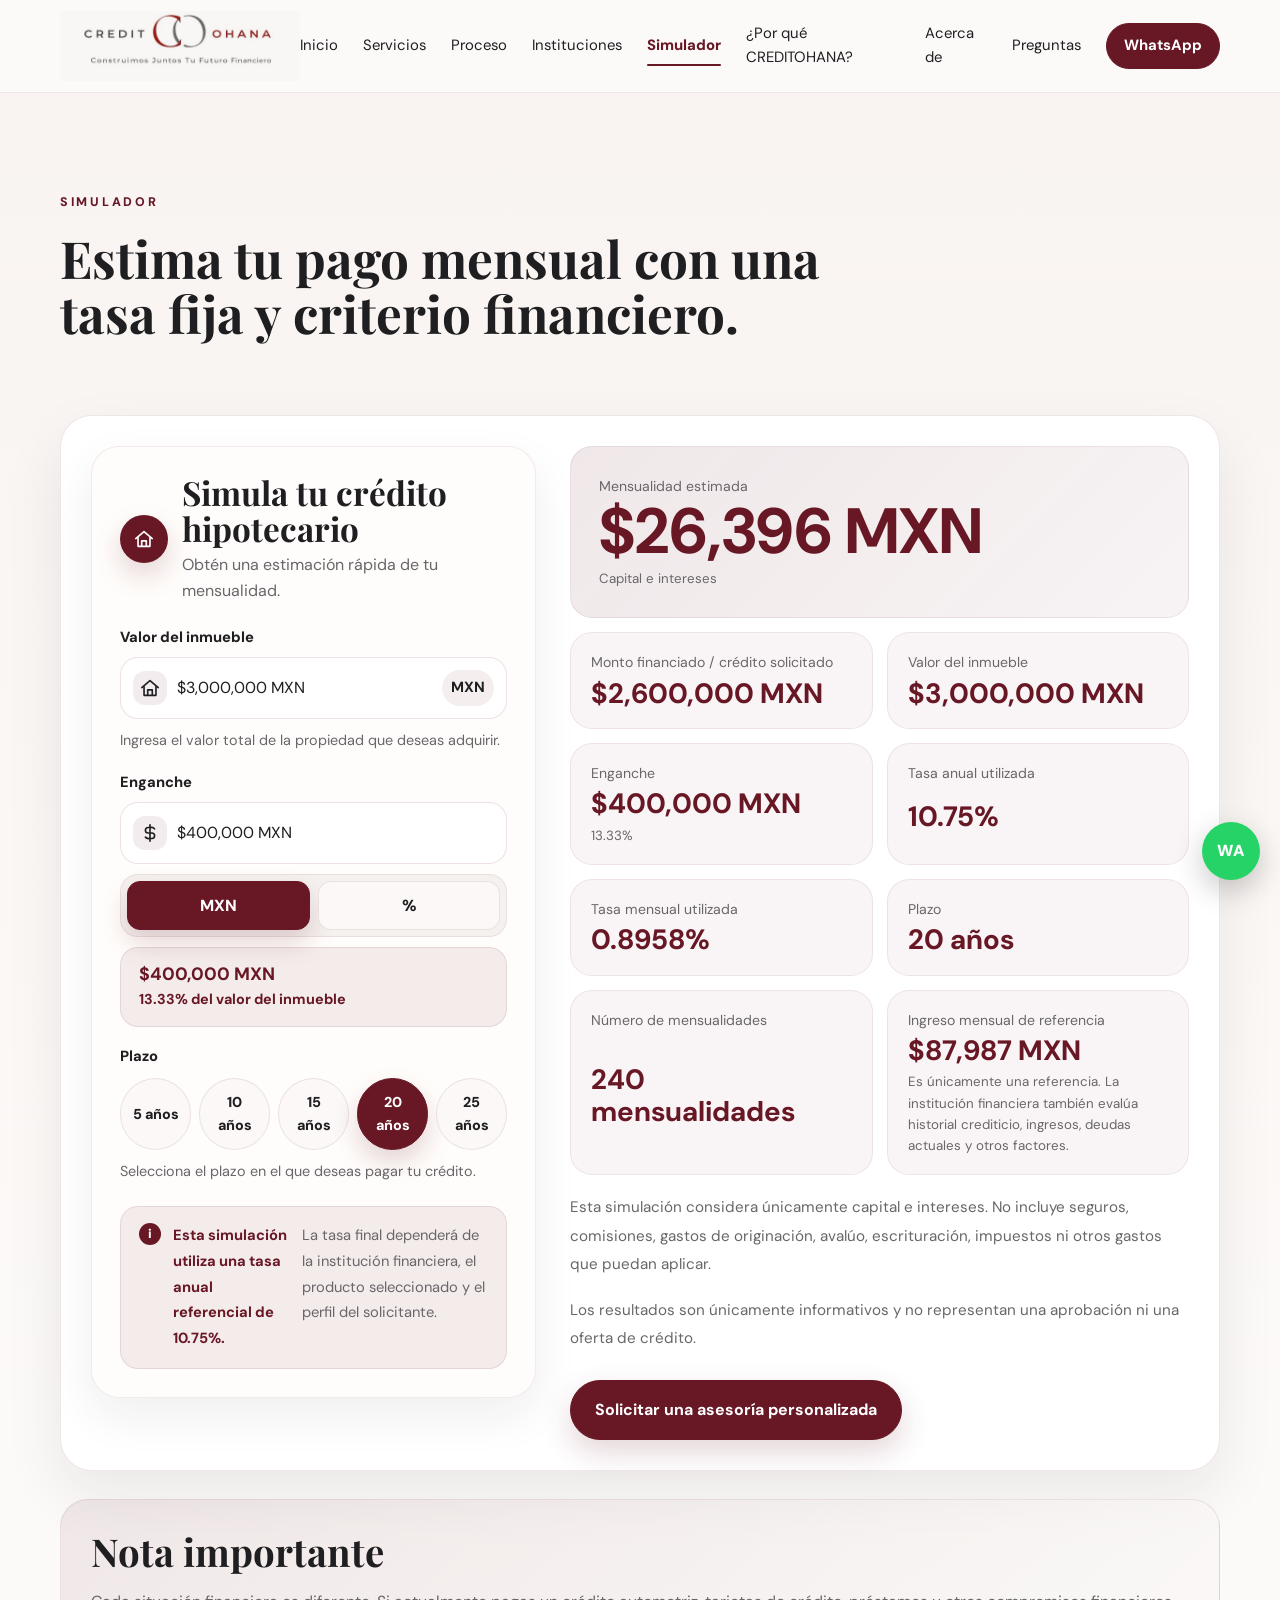
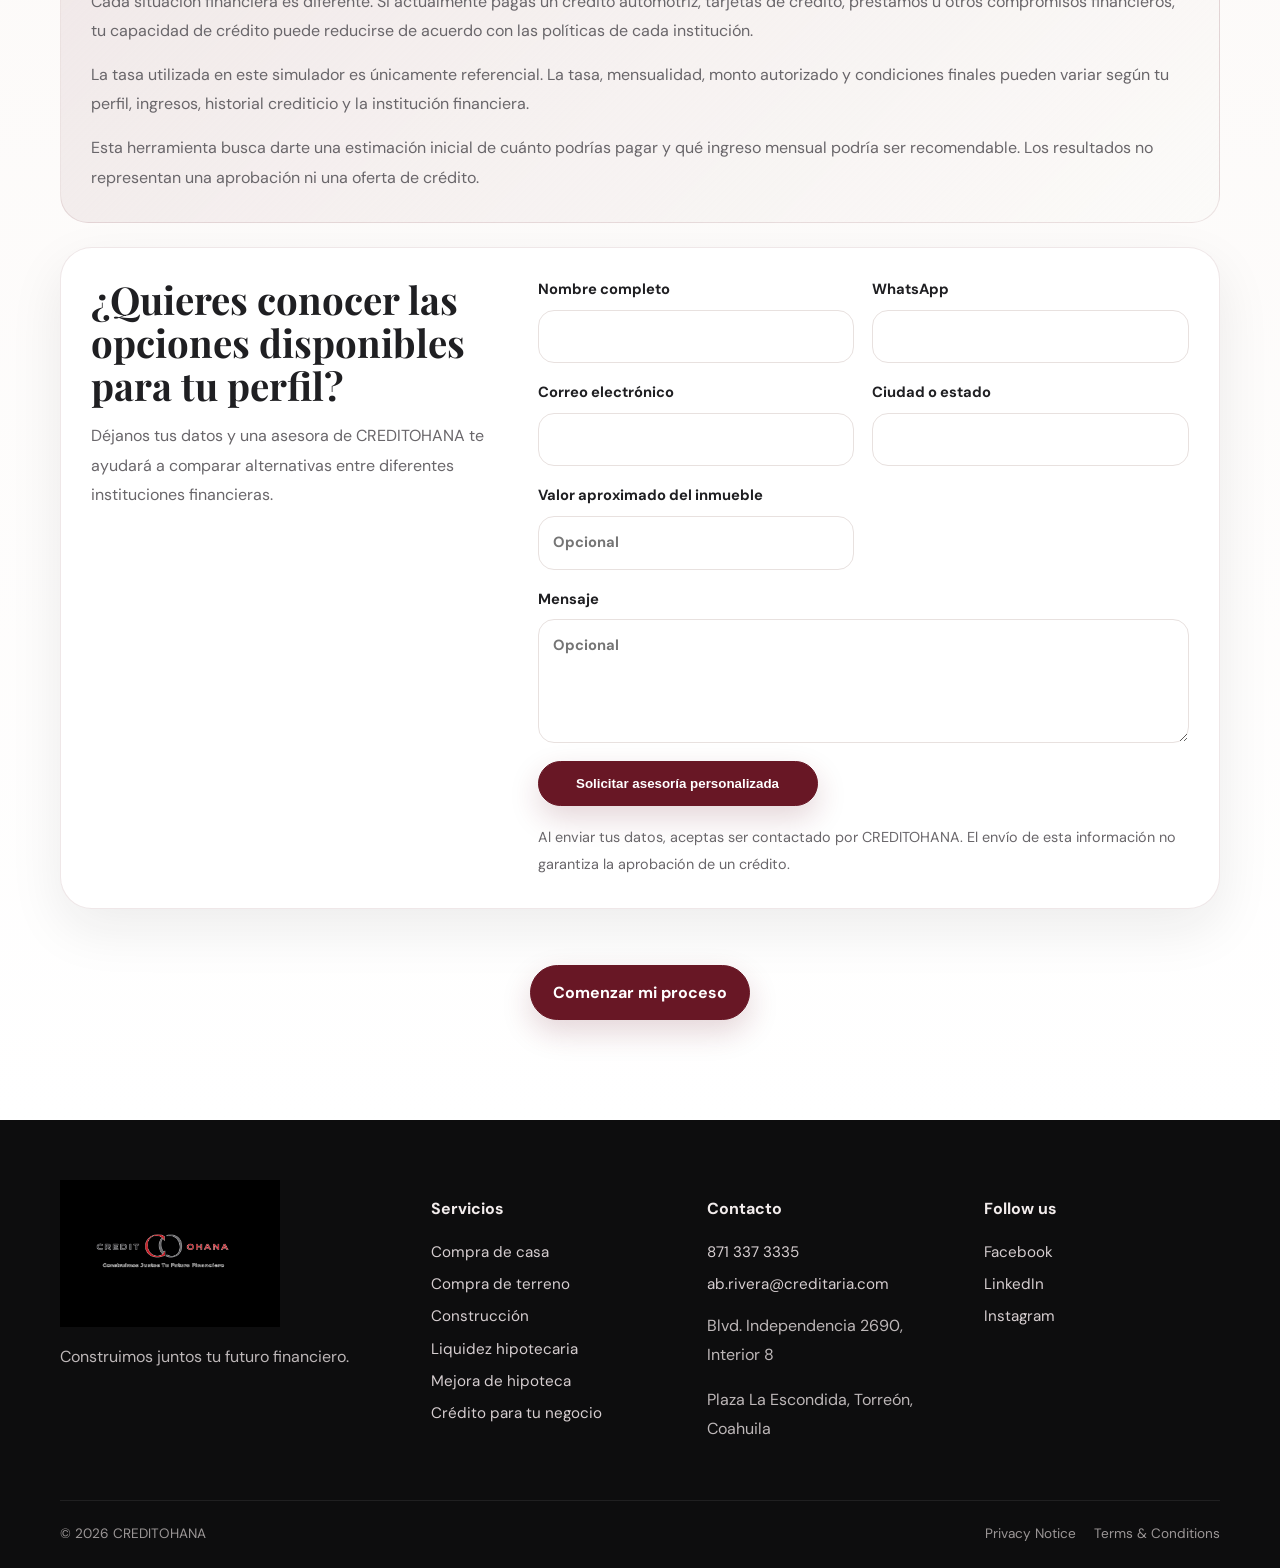
==== commit ff7925a5: "SIMULATOR" ====
--- a/simulador.html
+++ b/simulador.html
@@ -108,7 +108,7 @@
                 <p>Selecciona el plazo en el que deseas pagar tu crédito.</p>
               </div>
             </div>
-            <p class="estimator-helper"><span aria-hidden="true">i</span><strong>Esta simulación utiliza una tasa anual referencial de 10.50%.</strong> La tasa final dependerá de la institución financiera, el producto seleccionado y el perfil del solicitante.</p>
+            <p class="estimator-helper"><span aria-hidden="true">i</span><strong>Esta simulación utiliza una tasa anual referencial de 10.75%.</strong> La tasa final dependerá de la institución financiera, el producto seleccionado y el perfil del solicitante.</p>
           </form>
 
           <div class="estimator-results" aria-live="polite">
@@ -118,7 +118,7 @@
               <small>Capital e intereses</small>
             </div>
             <div class="result-card">
-              <span>Monto estimado del crédito</span>
+              <span>Monto financiado / crédito solicitado</span>
               <strong id="estimatedLoanAmount">$0 MXN</strong>
             </div>
             <div class="result-card">
@@ -131,15 +131,27 @@
               <small id="estimatedDownPaymentPercent">0%</small>
             </div>
             <div class="result-card">
+              <span>Tasa anual utilizada</span>
+              <strong id="estimatedAnnualRate">10.75%</strong>
+            </div>
+            <div class="result-card">
+              <span>Tasa mensual utilizada</span>
+              <strong id="estimatedMonthlyRate">0.8958%</strong>
+            </div>
+            <div class="result-card">
               <span>Plazo</span>
-              <strong id="estimatedTerm">20 años / 240 mensualidades</strong>
+              <strong id="estimatedTerm">20 años</strong>
+            </div>
+            <div class="result-card">
+              <span>Número de mensualidades</span>
+              <strong id="estimatedPaymentCount">240 mensualidades</strong>
             </div>
             <div class="result-card">
               <span>Ingreso mensual de referencia</span>
               <strong id="suggestedIncome">$0 MXN</strong>
               <small>Es únicamente una referencia. La institución financiera también evalúa historial crediticio, ingresos, deudas actuales y otros factores.</small>
             </div>
-            <p class="estimator-disclaimer">Esta simulación considera únicamente capital e intereses. No incluye seguros, comisiones, avalúo, escrituración, impuestos ni otros gastos que puedan aplicar.</p>
+            <p class="estimator-disclaimer">Esta simulación considera únicamente capital e intereses. No incluye seguros, comisiones, gastos de originación, avalúo, escrituración, impuestos ni otros gastos que puedan aplicar.</p>
             <p class="estimator-disclaimer">Los resultados son únicamente informativos y no representan una aprobación ni una oferta de crédito.</p>
             <p class="estimator-error" id="estimatorError" role="alert"></p>
             <a class="btn btn-primary estimator-button" id="estimatorCta" href="https://wa.me/528713373335?text=Hola%20Bego%C3%B1a%2C%20quiero%20una%20asesor%C3%ADa%20personalizada%20sobre%20mi%20simulaci%C3%B3n%20de%20cr%C3%A9dito." target="_blank" rel="noopener">Solicitar una asesoría personalizada</a>
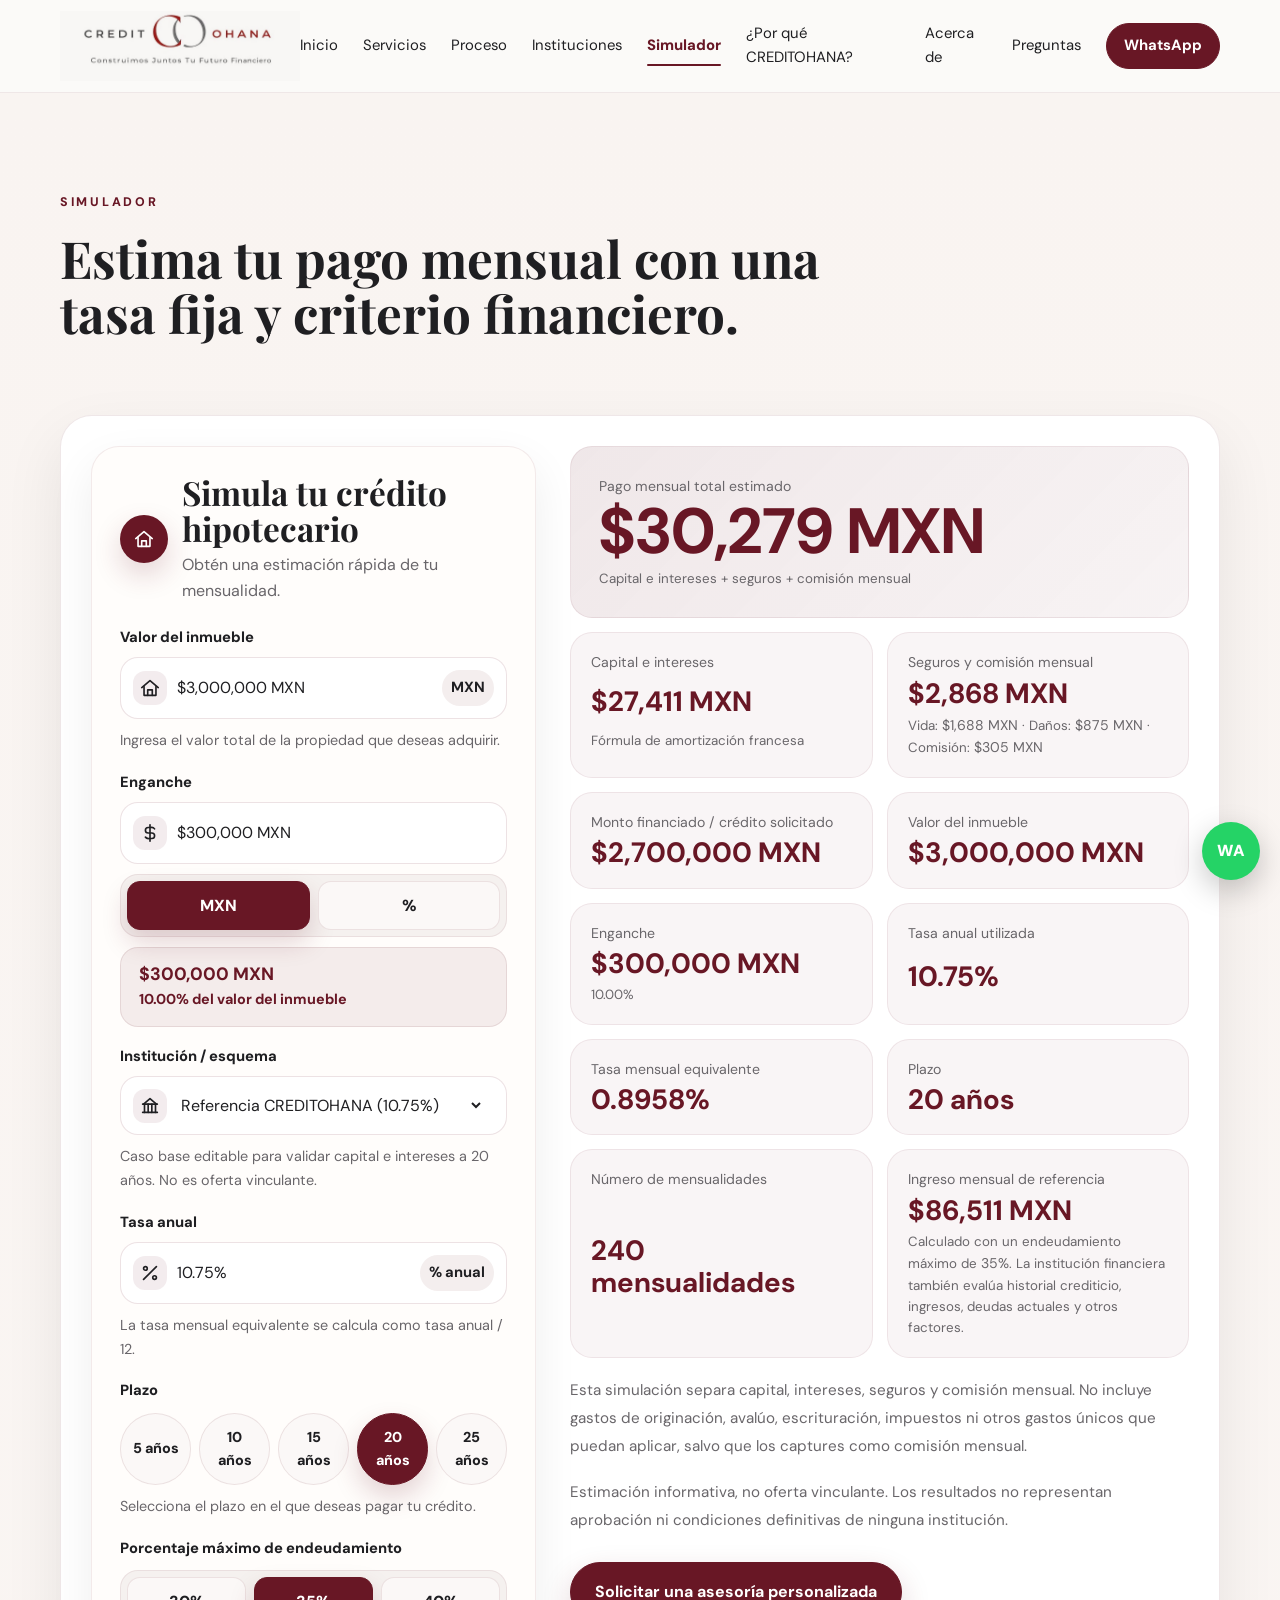
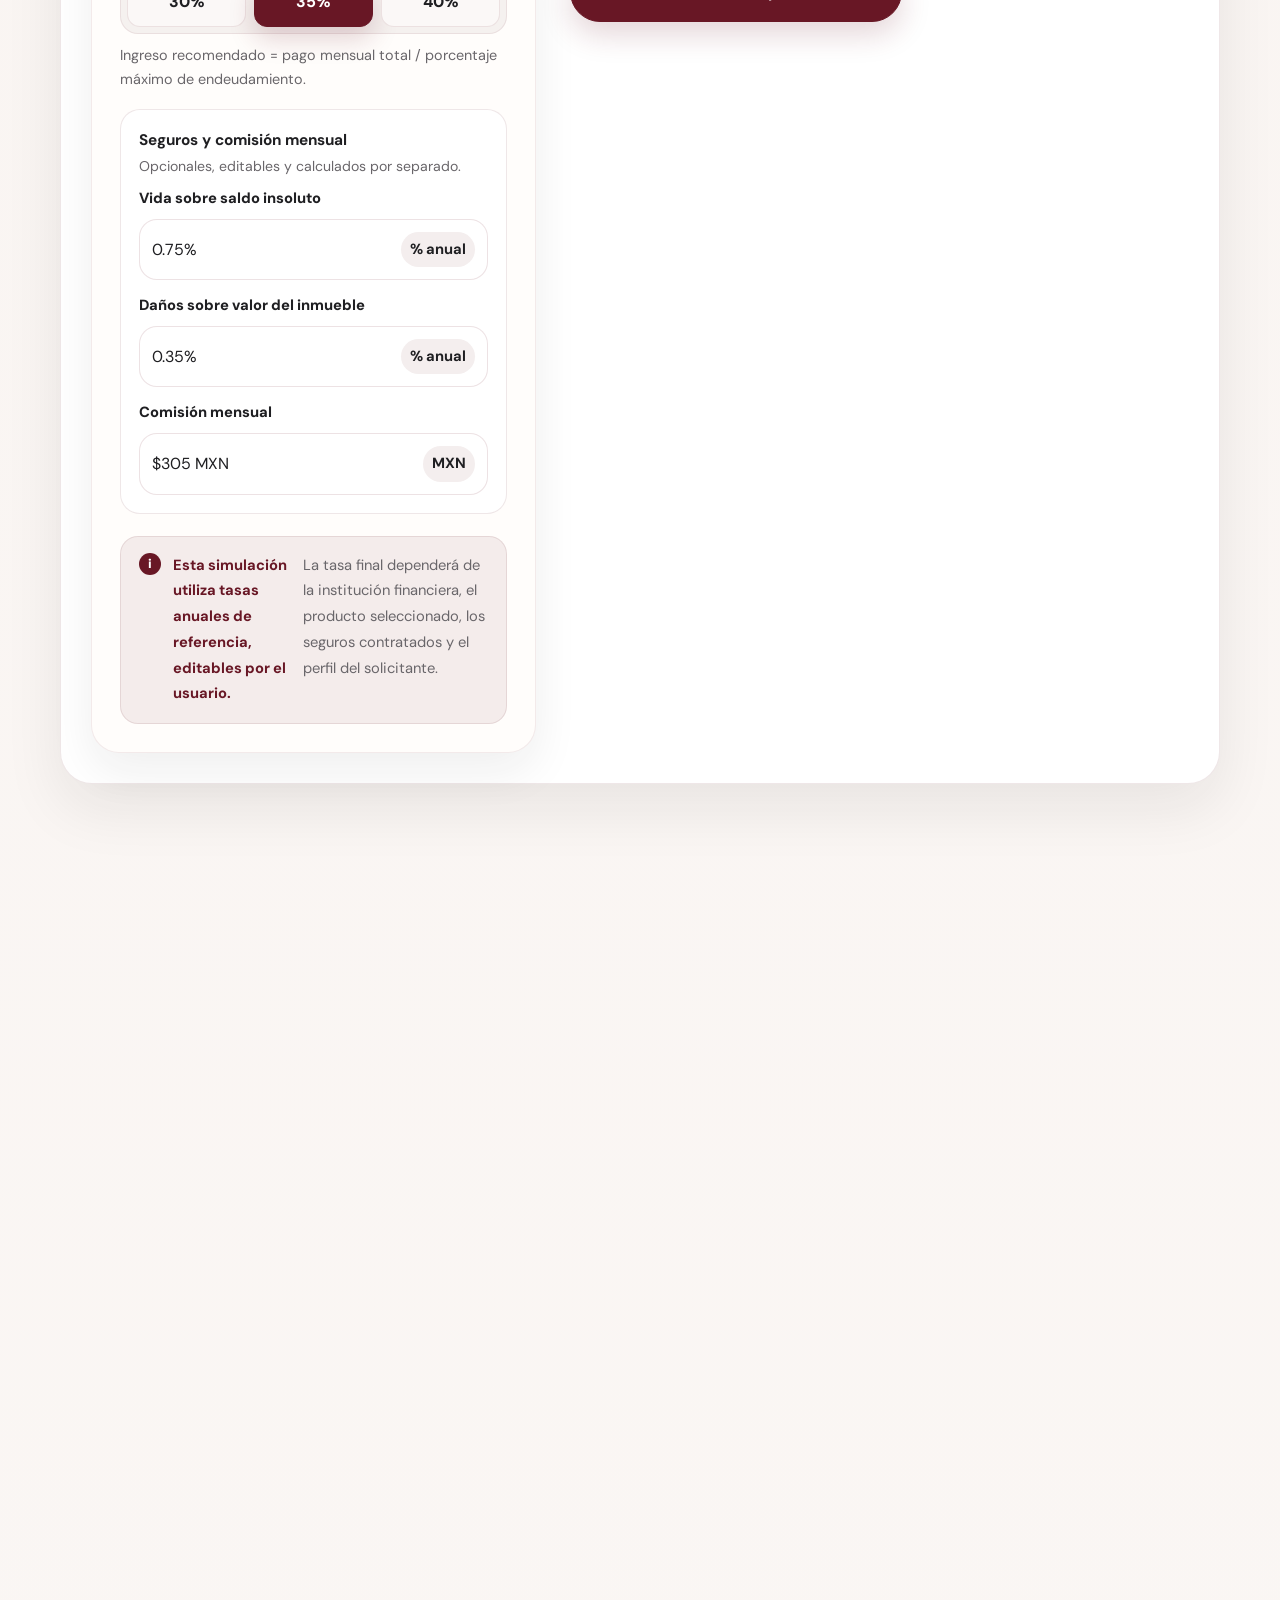
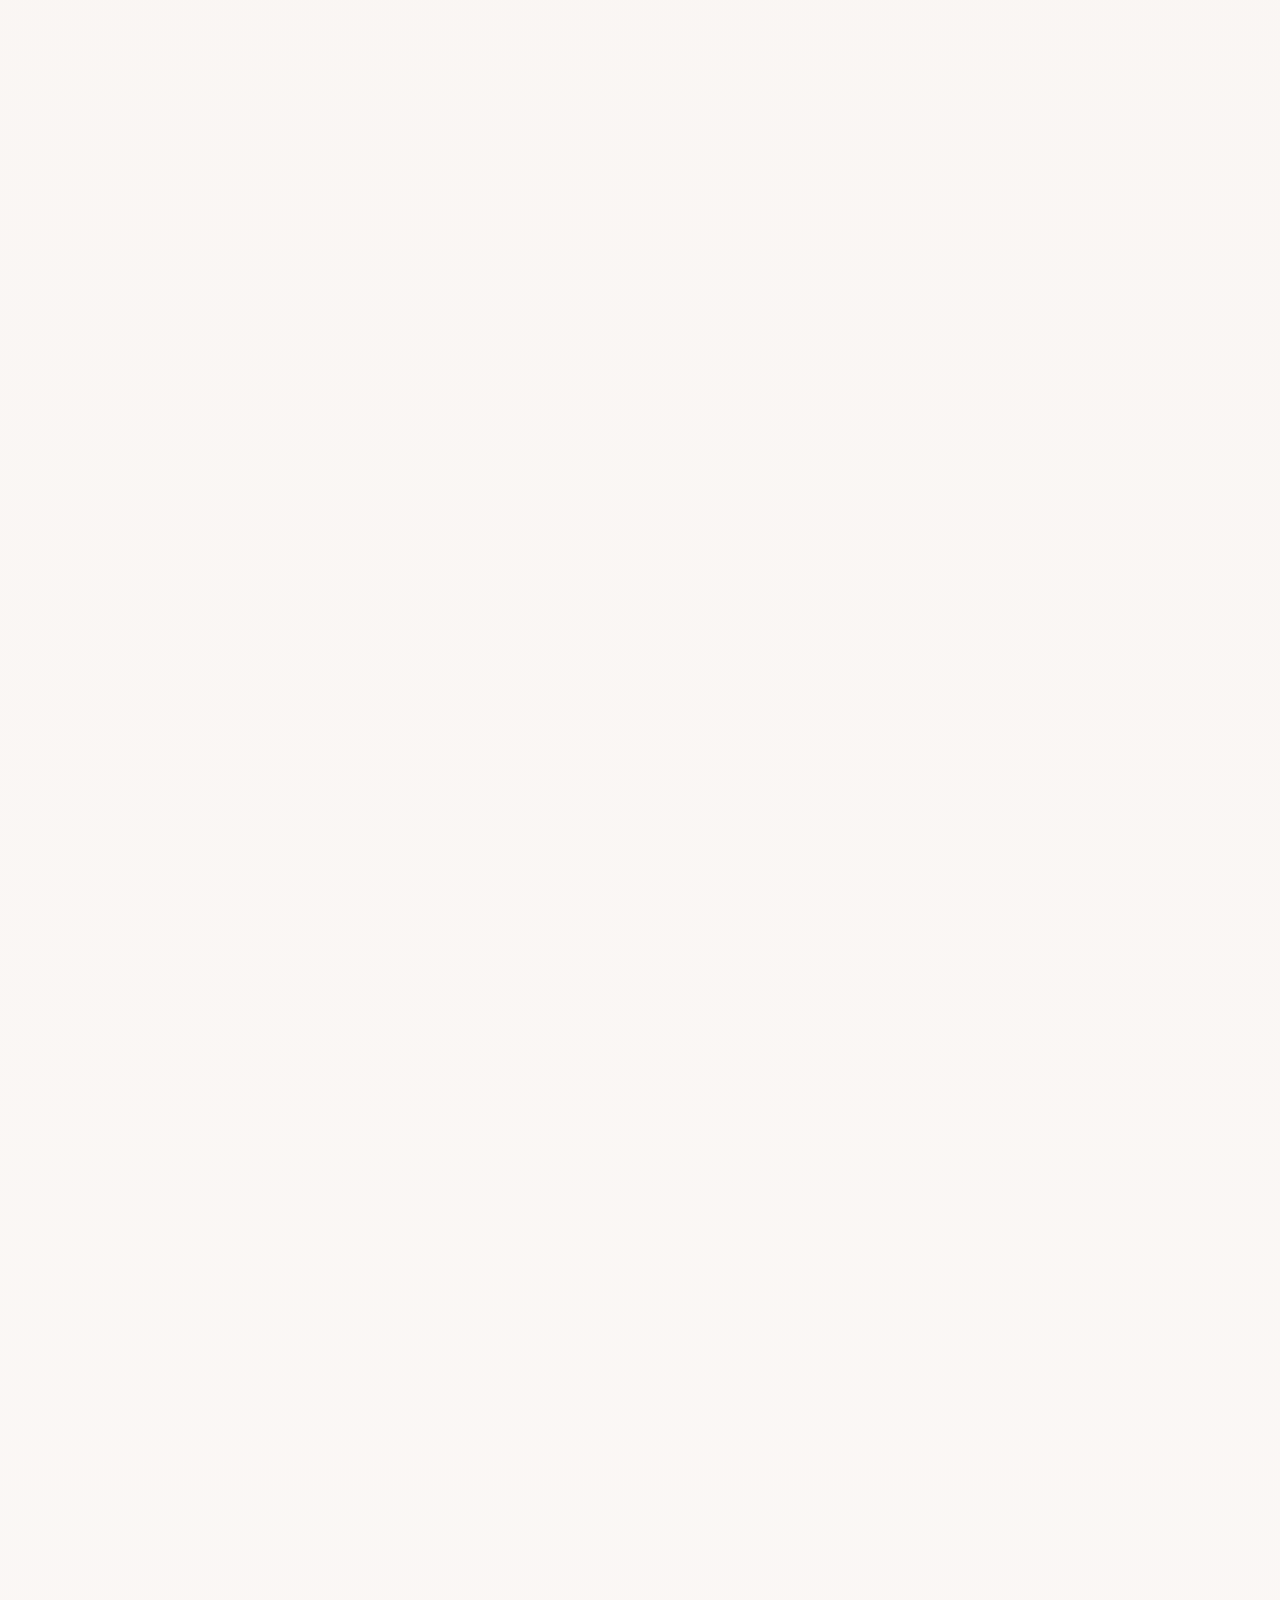
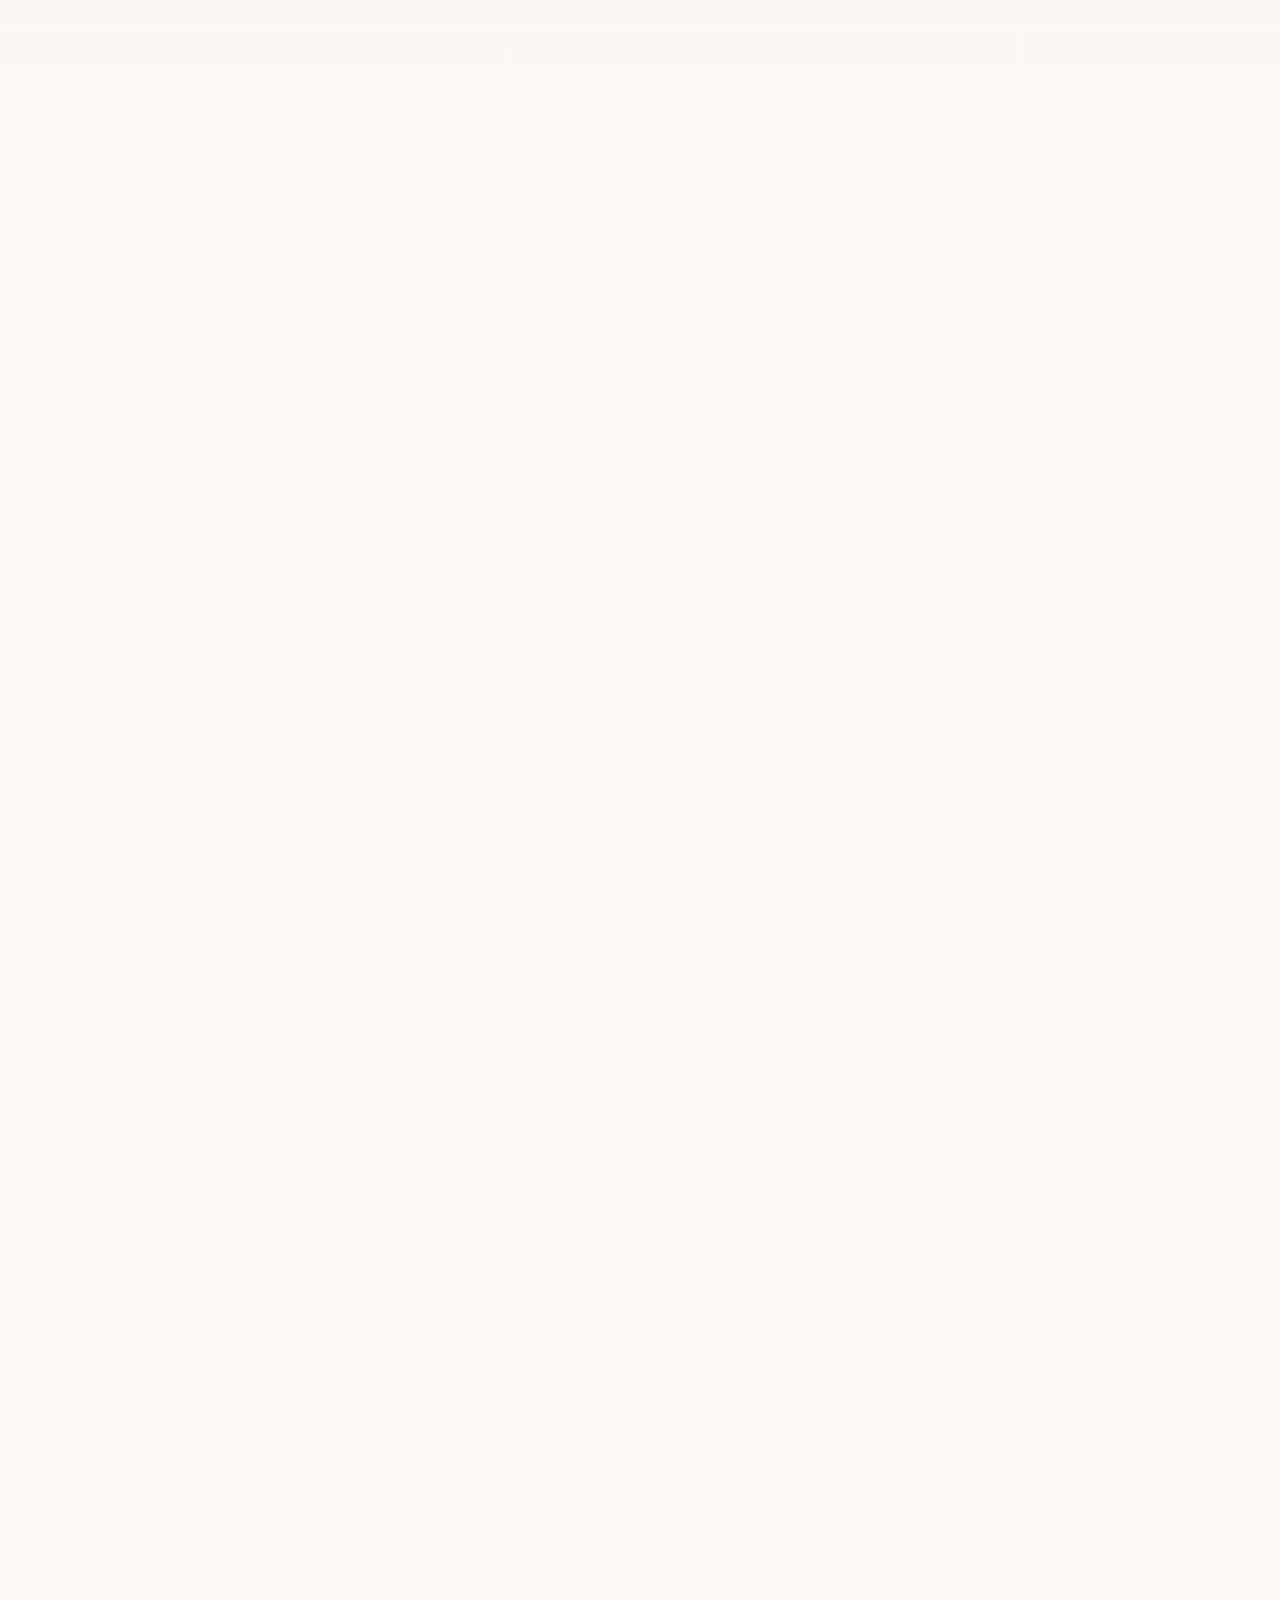
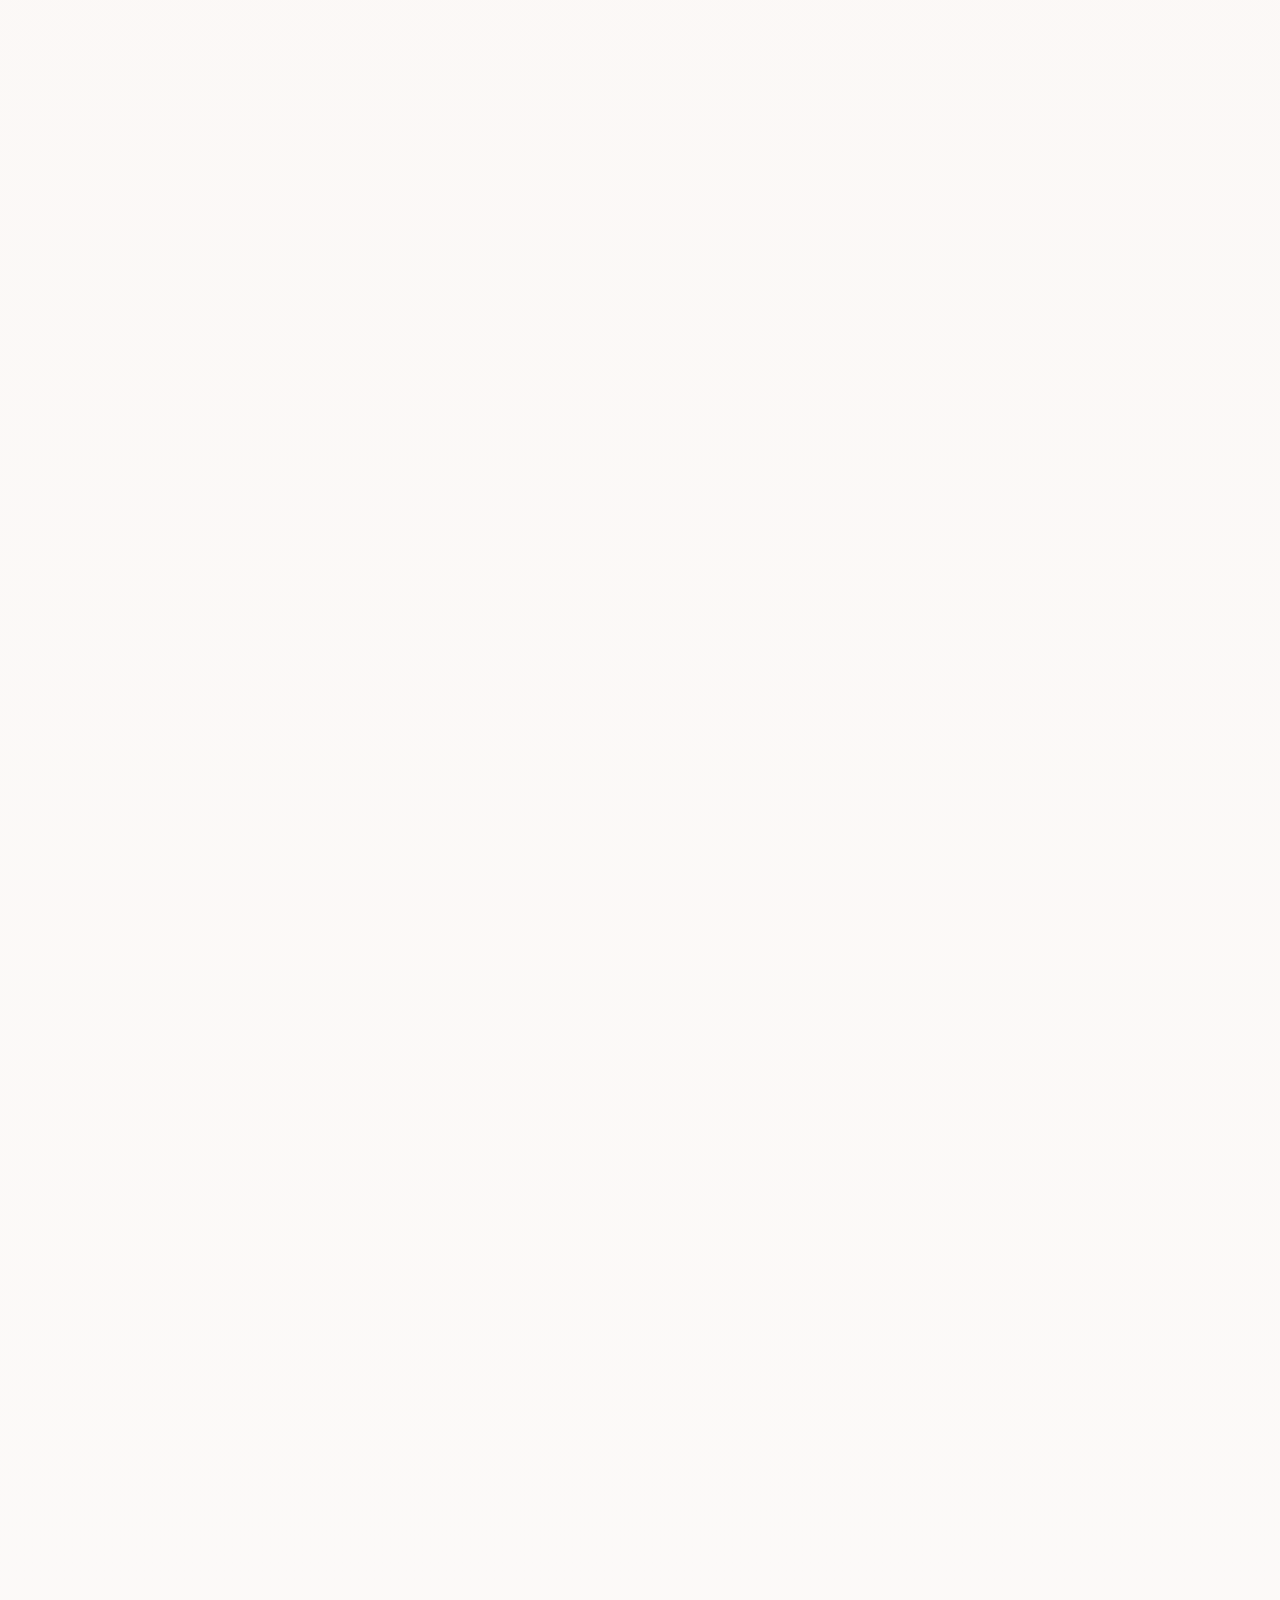
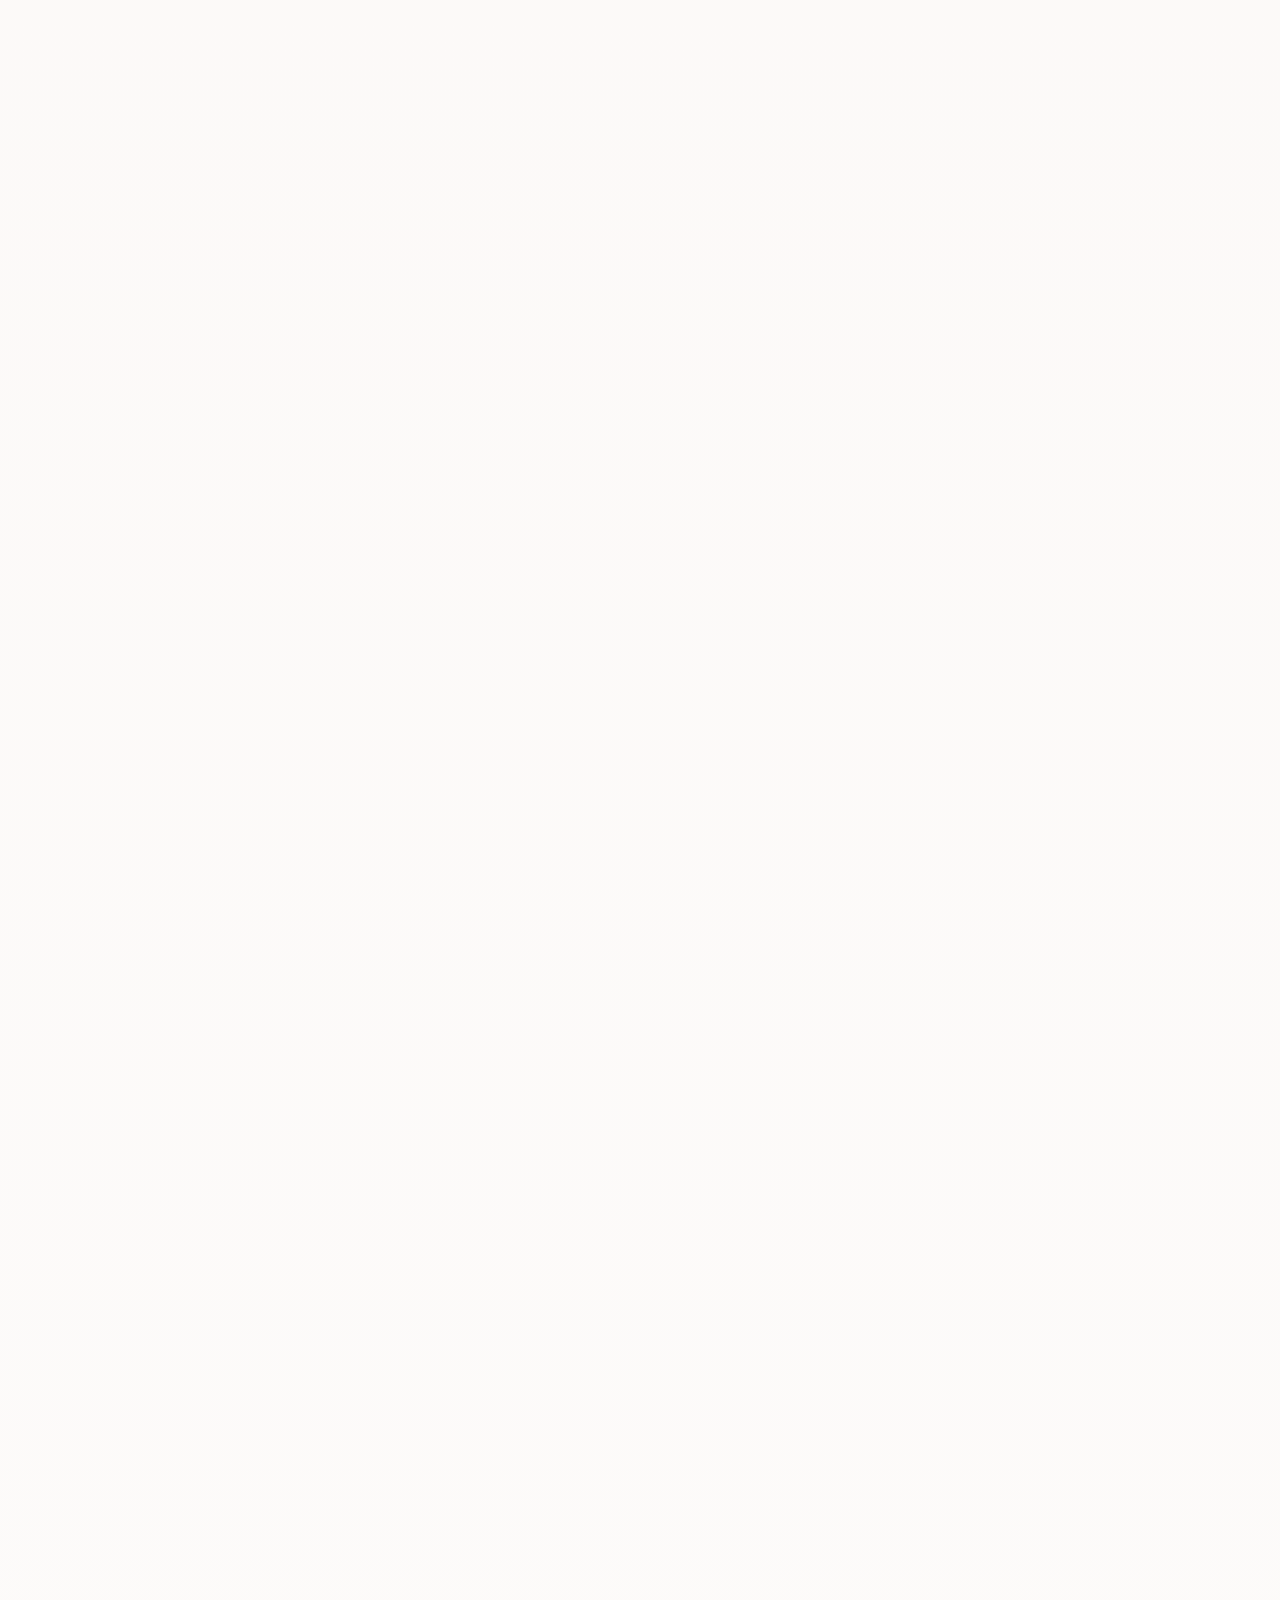
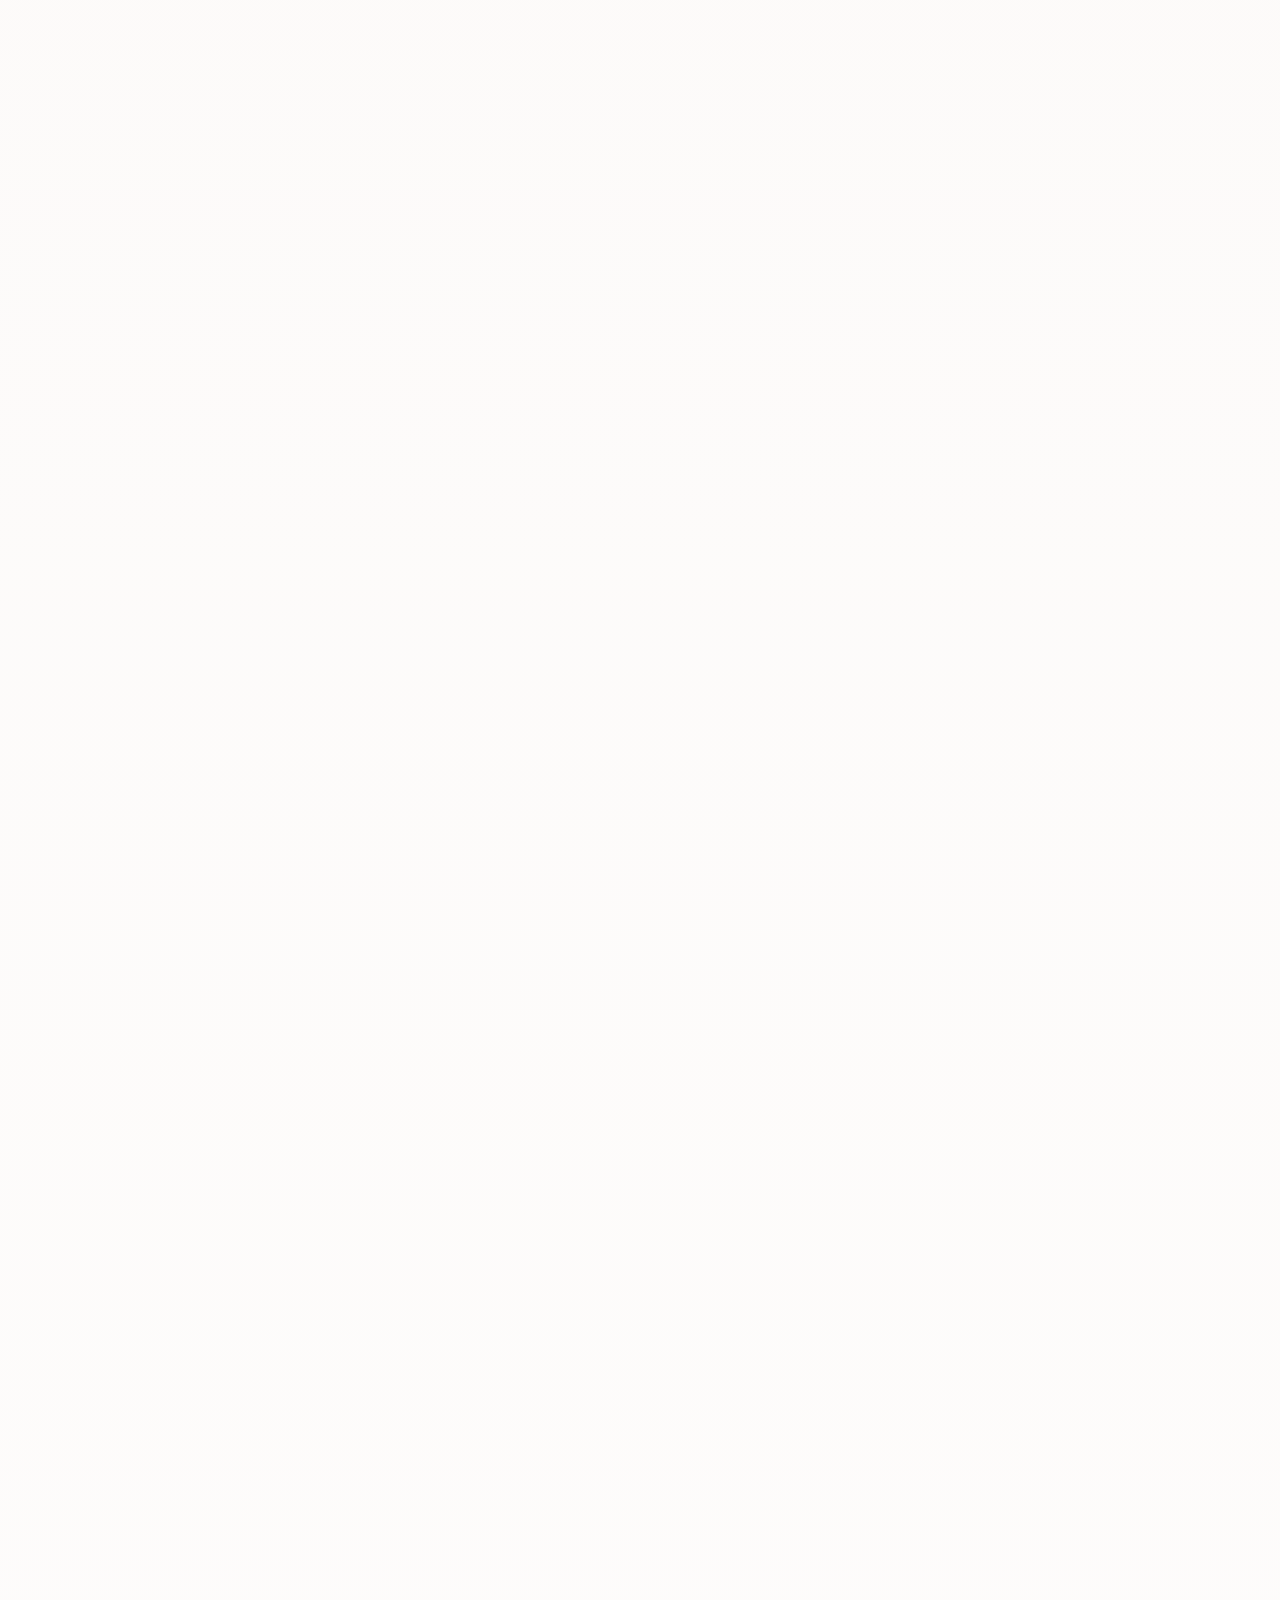
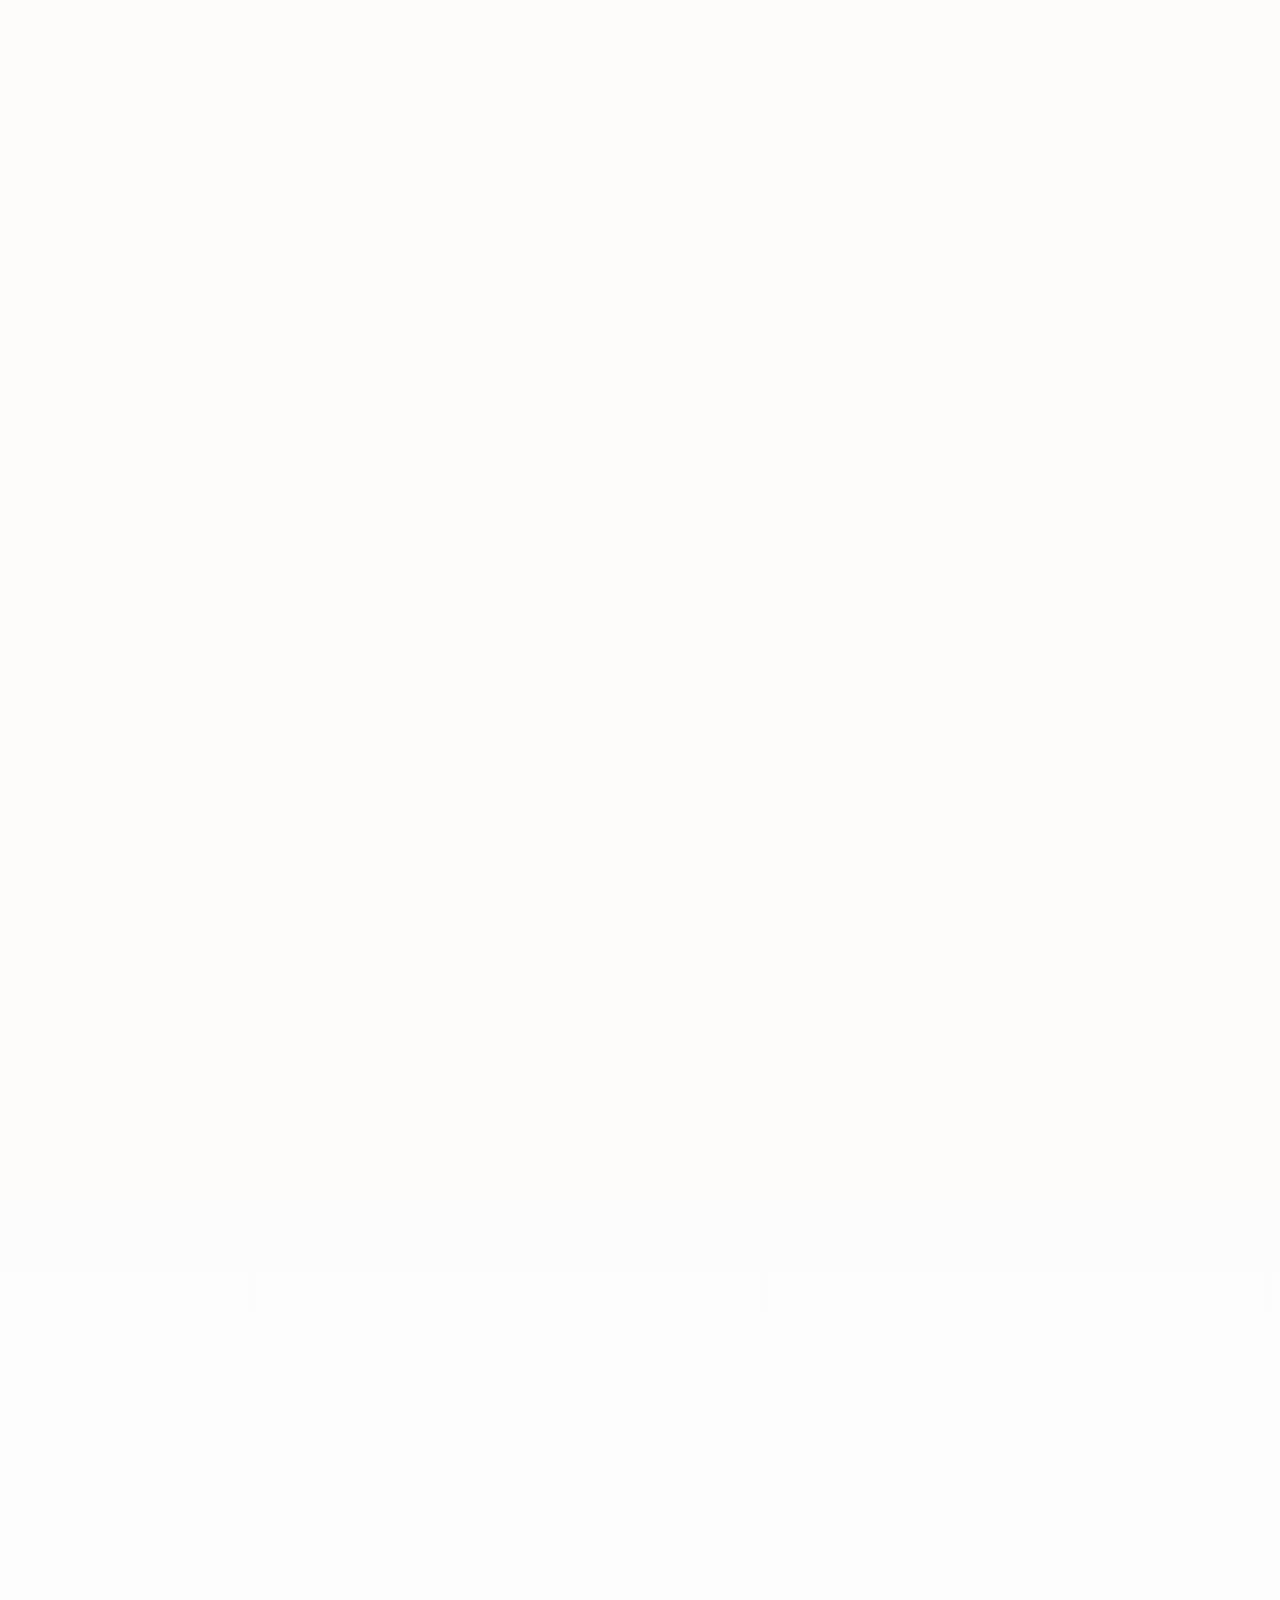
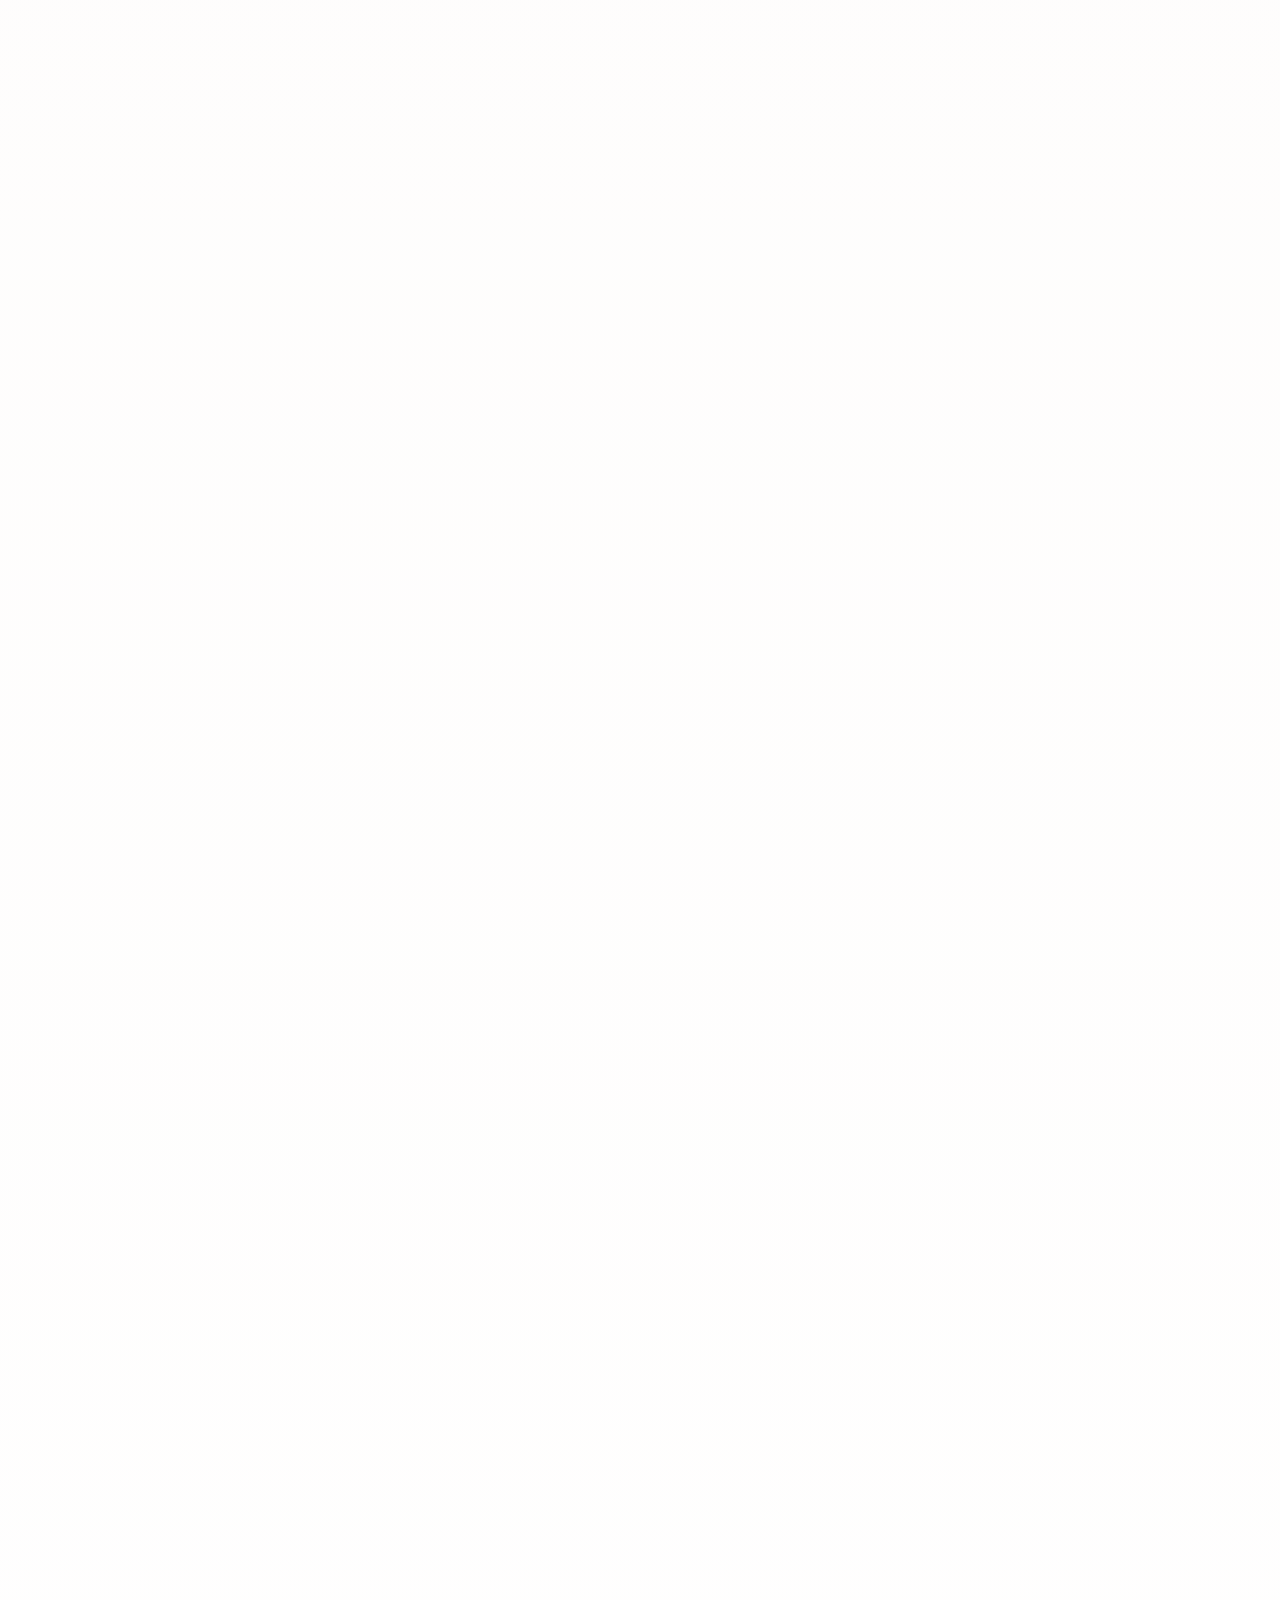
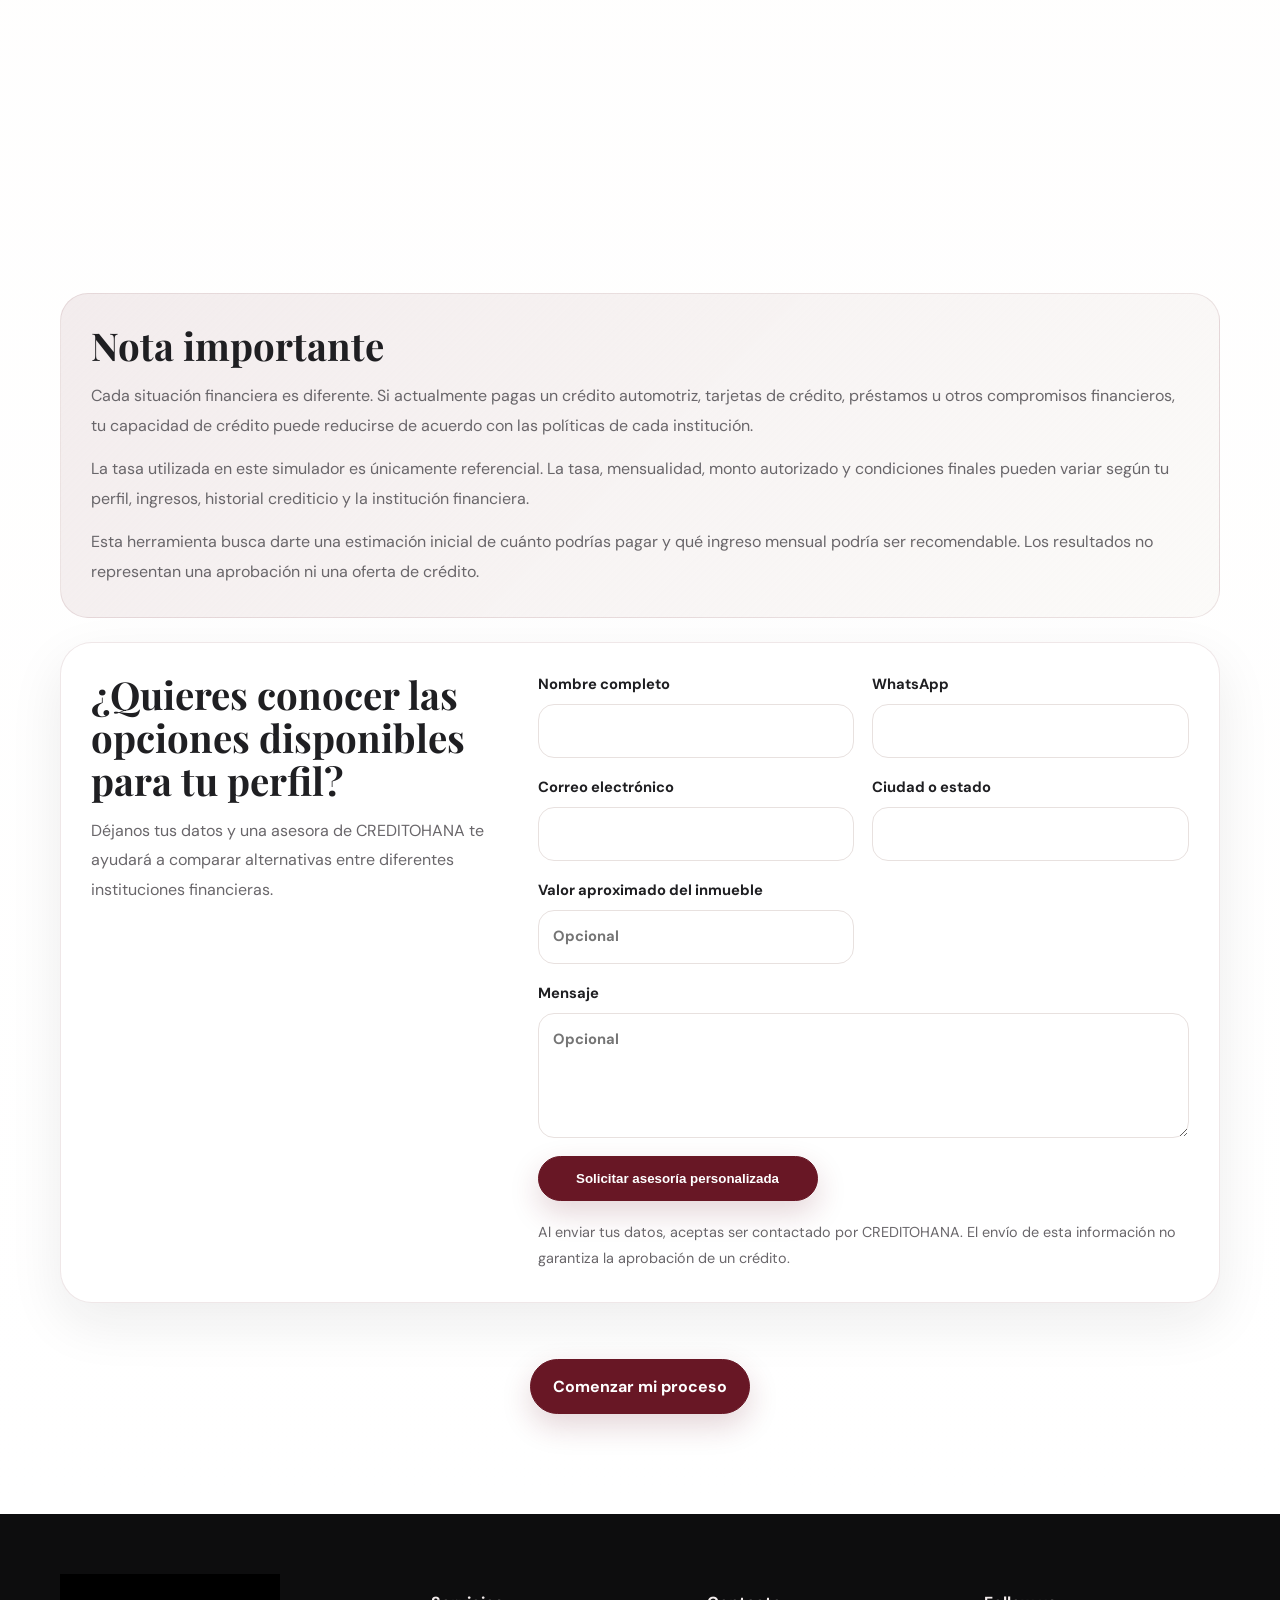
==== commit 9b087f1b: "SIMULATOR3" ====
--- a/simulador.html
+++ b/simulador.html
@@ -71,7 +71,7 @@
                     <span class="field-icon" aria-hidden="true">
                       <svg viewBox="0 0 24 24"><path d="M12 3v18"/><path d="M17 7.5A4 4 0 0 0 12.8 6H10a3 3 0 0 0 0 6h4a3 3 0 0 1 0 6h-3.2A4 4 0 0 1 7 16.5"/></svg>
                     </span>
-                    <input type="text" id="downPayment" inputmode="decimal" value="$400,000 MXN" placeholder="$400,000 MXN" />
+                    <input type="text" id="downPayment" inputmode="decimal" value="$300,000 MXN" placeholder="$300,000 MXN" />
                   </div>
                   <select class="sr-only" id="downPaymentMode" aria-label="Formato del enganche">
                     <option value="amount" selected>MXN</option>
@@ -83,9 +83,34 @@
                   <button type="button" data-down-payment-mode="percent" aria-pressed="false">%</button>
                 </div>
                 <div class="down-payment-summary-card">
-                  <strong id="downPaymentSummaryAmount">$400,000 MXN</strong>
-                  <span id="downPaymentSummary">13.33% del valor del inmueble</span>
-                </div>
+                  <strong id="downPaymentSummaryAmount">$300,000 MXN</strong>
+                  <span id="downPaymentSummary">10.00% del valor del inmueble</span>
+                </div>
+              </div>
+              <div class="estimator-input-block">
+                <label class="field" for="institutionRate">
+                  <span>Institución / esquema</span>
+                  <div class="field-shell select-shell">
+                    <span class="field-icon" aria-hidden="true">
+                      <svg viewBox="0 0 24 24"><path d="M4 10h16"/><path d="M5 10l7-6 7 6"/><path d="M6 10v9"/><path d="M10 10v9"/><path d="M14 10v9"/><path d="M18 10v9"/><path d="M4 19h16"/></svg>
+                    </span>
+                    <select id="institutionRate"></select>
+                  </div>
+                </label>
+                <p id="selectedInstitutionNote">Tasa anual de referencia editable. No representa aprobación ni oferta de crédito.</p>
+              </div>
+              <div class="estimator-input-block">
+                <label class="field" for="annualRate">
+                  <span>Tasa anual</span>
+                  <div class="field-shell">
+                    <span class="field-icon" aria-hidden="true">
+                      <svg viewBox="0 0 24 24"><path d="M19 5 5 19"/><circle cx="7" cy="7" r="2"/><circle cx="17" cy="17" r="2"/></svg>
+                    </span>
+                    <input type="text" id="annualRate" inputmode="decimal" value="10.75%" placeholder="10.75%" />
+                    <span class="field-unit">% anual</span>
+                  </div>
+                </label>
+                <p>La tasa mensual equivalente se calcula como tasa anual / 12.</p>
               </div>
               <div class="estimator-input-block">
                 <label class="field" for="loanTerm">
@@ -107,15 +132,70 @@
                 </div>
                 <p>Selecciona el plazo en el que deseas pagar tu crédito.</p>
               </div>
-            </div>
-            <p class="estimator-helper"><span aria-hidden="true">i</span><strong>Esta simulación utiliza una tasa anual referencial de 10.75%.</strong> La tasa final dependerá de la institución financiera, el producto seleccionado y el perfil del solicitante.</p>
+              <div class="estimator-input-block">
+                <label class="field" for="debtRatio">
+                  <span>Porcentaje máximo de endeudamiento</span>
+                  <select class="sr-only" id="debtRatio">
+                    <option value="0.30">30%</option>
+                    <option value="0.35" selected>35%</option>
+                    <option value="0.40">40%</option>
+                  </select>
+                </label>
+                <div class="segmented-control debt-ratio-control" role="group" aria-label="Porcentaje máximo de endeudamiento">
+                  <button type="button" data-debt-ratio="0.30" aria-pressed="false">30%</button>
+                  <button class="active" type="button" data-debt-ratio="0.35" aria-pressed="true">35%</button>
+                  <button type="button" data-debt-ratio="0.40" aria-pressed="false">40%</button>
+                </div>
+                <p>Ingreso recomendado = pago mensual total / porcentaje máximo de endeudamiento.</p>
+              </div>
+              <div class="estimator-input-block insurance-input-block">
+                <div class="insurance-field-heading">
+                  <strong>Seguros y comisión mensual</strong>
+                  <span>Opcionales, editables y calculados por separado.</span>
+                </div>
+                <div class="insurance-field-grid">
+                  <label class="field" for="lifeInsuranceRate">
+                    <span>Vida sobre saldo insoluto</span>
+                    <div class="field-shell">
+                      <input type="text" id="lifeInsuranceRate" inputmode="decimal" value="0.75%" placeholder="0.75%" />
+                      <span class="field-unit">% anual</span>
+                    </div>
+                  </label>
+                  <label class="field" for="propertyInsuranceRate">
+                    <span>Daños sobre valor del inmueble</span>
+                    <div class="field-shell">
+                      <input type="text" id="propertyInsuranceRate" inputmode="decimal" value="0.35%" placeholder="0.35%" />
+                      <span class="field-unit">% anual</span>
+                    </div>
+                  </label>
+                  <label class="field" for="monthlyCommission">
+                    <span>Comisión mensual</span>
+                    <div class="field-shell">
+                      <input type="text" id="monthlyCommission" inputmode="numeric" value="$305 MXN" placeholder="$0 MXN" />
+                      <span class="field-unit">MXN</span>
+                    </div>
+                  </label>
+                </div>
+              </div>
+            </div>
+            <p class="estimator-helper"><span aria-hidden="true">i</span><strong>Esta simulación utiliza tasas anuales de referencia, editables por el usuario.</strong> La tasa final dependerá de la institución financiera, el producto seleccionado, los seguros contratados y el perfil del solicitante.</p>
           </form>
 
           <div class="estimator-results" aria-live="polite">
             <div class="result-card accent">
-              <span>Mensualidad estimada</span>
+              <span>Pago mensual total estimado</span>
               <strong id="estimatedMonthlyPayment">$0 MXN</strong>
-              <small>Capital e intereses</small>
+              <small>Capital e intereses + seguros + comisión mensual</small>
+            </div>
+            <div class="result-card">
+              <span>Capital e intereses</span>
+              <strong id="estimatedPrincipalInterest">$0 MXN</strong>
+              <small>Fórmula de amortización francesa</small>
+            </div>
+            <div class="result-card">
+              <span>Seguros y comisión mensual</span>
+              <strong id="estimatedInsuranceTotal">$0 MXN</strong>
+              <small>Vida: <span id="estimatedLifeInsurance">$0 MXN</span> · Daños: <span id="estimatedPropertyInsurance">$0 MXN</span> · Comisión: <span id="estimatedMonthlyCommission">$0 MXN</span></small>
             </div>
             <div class="result-card">
               <span>Monto financiado / crédito solicitado</span>
@@ -135,7 +215,7 @@
               <strong id="estimatedAnnualRate">10.75%</strong>
             </div>
             <div class="result-card">
-              <span>Tasa mensual utilizada</span>
+              <span>Tasa mensual equivalente</span>
               <strong id="estimatedMonthlyRate">0.8958%</strong>
             </div>
             <div class="result-card">
@@ -149,14 +229,39 @@
             <div class="result-card">
               <span>Ingreso mensual de referencia</span>
               <strong id="suggestedIncome">$0 MXN</strong>
-              <small>Es únicamente una referencia. La institución financiera también evalúa historial crediticio, ingresos, deudas actuales y otros factores.</small>
-            </div>
-            <p class="estimator-disclaimer">Esta simulación considera únicamente capital e intereses. No incluye seguros, comisiones, gastos de originación, avalúo, escrituración, impuestos ni otros gastos que puedan aplicar.</p>
-            <p class="estimator-disclaimer">Los resultados son únicamente informativos y no representan una aprobación ni una oferta de crédito.</p>
+              <small>Calculado con un endeudamiento máximo de <span id="estimatedDebtRatio">35%</span>. La institución financiera también evalúa historial crediticio, ingresos, deudas actuales y otros factores.</small>
+            </div>
+            <p class="estimator-disclaimer">Esta simulación separa capital, intereses, seguros y comisión mensual. No incluye gastos de originación, avalúo, escrituración, impuestos ni otros gastos únicos que puedan aplicar, salvo que los captures como comisión mensual.</p>
+            <p class="estimator-disclaimer">Estimación informativa, no oferta vinculante. Los resultados no representan aprobación ni condiciones definitivas de ninguna institución.</p>
             <p class="estimator-error" id="estimatorError" role="alert"></p>
             <a class="btn btn-primary estimator-button" id="estimatorCta" href="https://wa.me/528713373335?text=Hola%20Bego%C3%B1a%2C%20quiero%20una%20asesor%C3%ADa%20personalizada%20sobre%20mi%20simulaci%C3%B3n%20de%20cr%C3%A9dito." target="_blank" rel="noopener">Solicitar una asesoría personalizada</a>
           </div>
         </div>
+        <section class="amortization-section reveal" aria-labelledby="amortizationTitle">
+          <div class="amortization-heading">
+            <div>
+              <p class="section-kicker">AMORTIZACIÓN</p>
+              <h3 id="amortizationTitle">Tabla de amortización estimada</h3>
+            </div>
+            <p>Los seguros se calculan por separado: vida sobre saldo insoluto, daños sobre valor del inmueble y comisión mensual fija si aplica.</p>
+          </div>
+          <div class="amortization-table-wrap">
+            <table class="amortization-table">
+              <thead>
+                <tr>
+                  <th>Periodo</th>
+                  <th>Saldo inicial</th>
+                  <th>Interés</th>
+                  <th>Amortización</th>
+                  <th>Seguros</th>
+                  <th>Pago total</th>
+                  <th>Saldo final</th>
+                </tr>
+              </thead>
+              <tbody id="amortizationTableBody"></tbody>
+            </table>
+          </div>
+        </section>
         <div class="estimator-followup reveal">
           <article class="simulator-note">
             <h3>Nota importante</h3>
--- a/styles.css
+++ b/styles.css
@@ -182,3 +182,9 @@
 .service-benefits{list-style:none;margin:0;padding:0;display:grid;gap:8px;color:var(--muted);font-size:.94rem;line-height:1.55}.service-benefits li{position:relative;padding-left:24px}.service-benefits li::before{content:'✓';position:absolute;left:0;top:0;color:var(--wine);font-weight:900}.service-card-button{justify-self:start;margin-top:4px}.service-card-content .service-card-button{color:#fff}
 
 @media(max-width:600px){.service-card-button{width:100%;justify-self:stretch}}
+
+.select-shell select{border:0!important;padding:9px 0!important;border-radius:0!important;background:transparent!important;min-width:0;color:var(--ink);font:inherit;width:100%}.select-shell select:focus{outline:0}.debt-ratio-control{grid-template-columns:repeat(3,minmax(0,1fr))}.insurance-input-block{padding:18px;border:1px solid rgba(104,23,37,.1);border-radius:20px;background:#fff}.insurance-field-heading{display:grid;gap:3px}.insurance-field-heading strong{color:var(--ink);font-size:.96rem}.insurance-field-heading span{color:var(--muted);font-size:.88rem;line-height:1.5}.insurance-field-grid{display:grid;gap:14px}.insurance-field-grid .field-shell{grid-template-columns:minmax(0,1fr) auto}.amortization-section{background:#fff;border:1px solid rgba(104,23,37,.1);border-radius:28px;padding:28px;box-shadow:0 20px 54px rgba(31,24,25,.08);display:grid;gap:20px}.amortization-heading{display:flex;justify-content:space-between;gap:24px;align-items:end}.amortization-heading h3{font-family:'Playfair Display',serif;margin:0;font-size:clamp(1.8rem,3vw,2.45rem);line-height:1.1;color:var(--ink)}.amortization-heading p{margin:0;color:var(--muted);line-height:1.7;max-width:520px}.amortization-heading .section-kicker{margin-bottom:10px}.amortization-table-wrap{overflow:auto;border:1px solid rgba(104,23,37,.1);border-radius:18px;background:#fff}.amortization-table{width:100%;min-width:860px;border-collapse:collapse;font-size:.9rem}.amortization-table th,.amortization-table td{padding:13px 14px;border-bottom:1px solid rgba(31,31,34,.08);text-align:right;white-space:nowrap}.amortization-table th:first-child,.amortization-table td:first-child{text-align:left}.amortization-table th{position:sticky;top:0;background:#fbf8f7;color:var(--ink);font-size:.78rem;text-transform:uppercase;letter-spacing:.06em;z-index:1}.amortization-table tbody tr:nth-child(even){background:#fffdfb}.amortization-table tbody tr:last-child td{border-bottom:0}
+
+@media(max-width:900px){.amortization-heading{display:grid;align-items:start}.amortization-section{padding:24px;border-radius:24px}}
+
+@media(max-width:600px){.debt-ratio-control{grid-template-columns:repeat(3,minmax(0,1fr))}.insurance-input-block{padding:16px;border-radius:18px}.amortization-section{padding:20px;border-radius:22px}.amortization-table{font-size:.86rem}}
